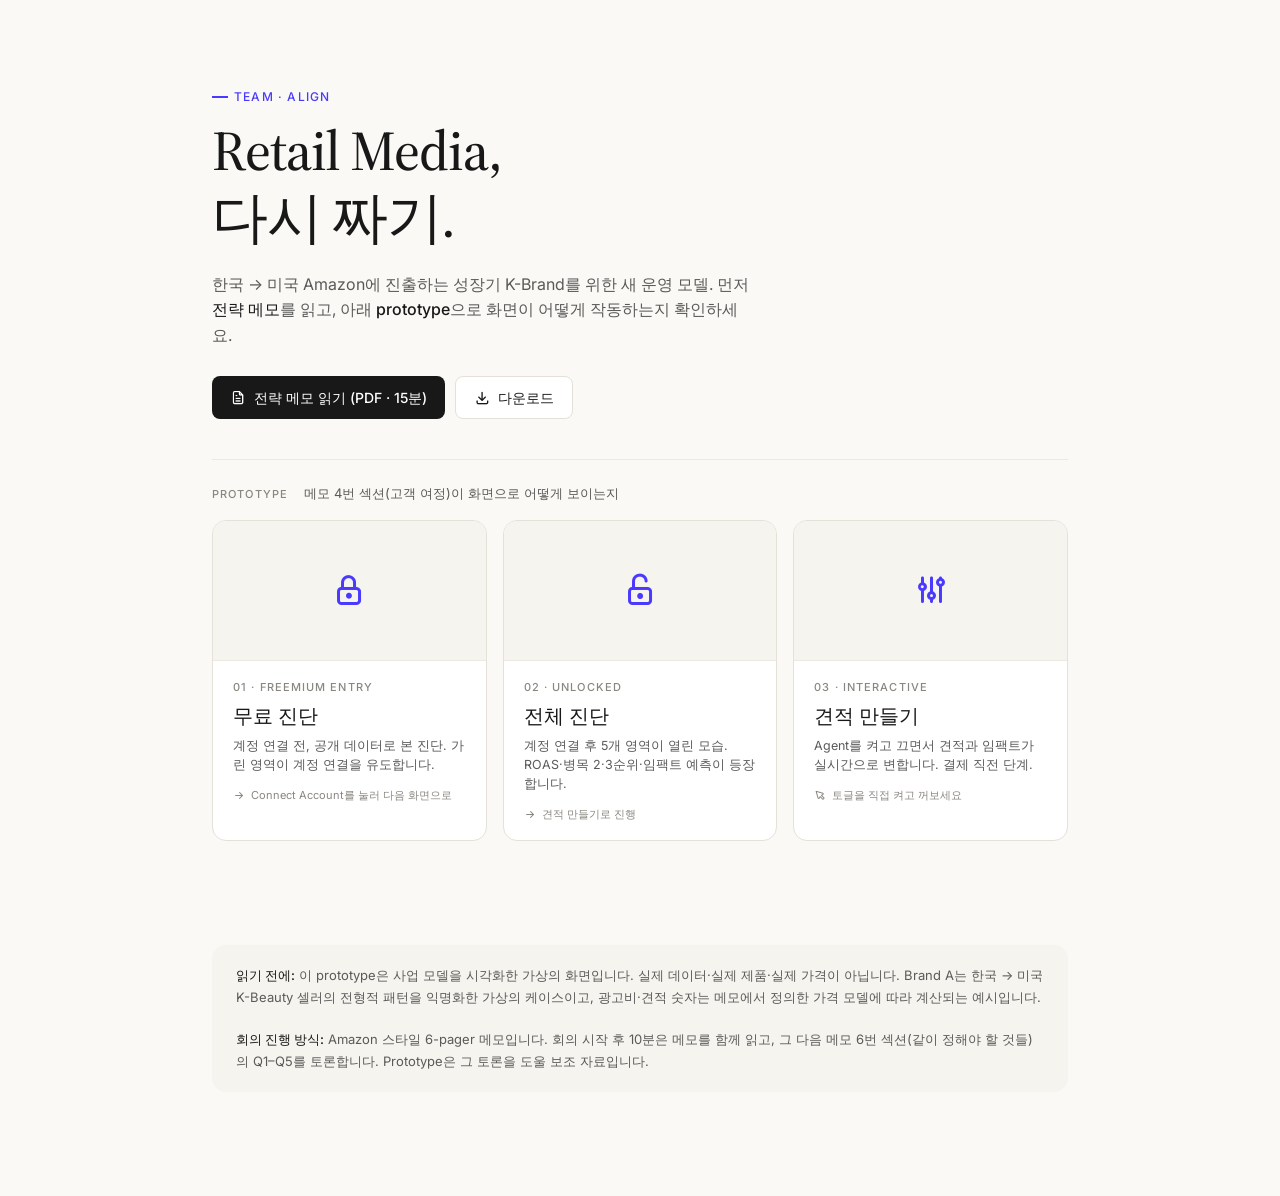
==== index.html @ a39a1ae8 "Update landing page to memo-first design" ====
<!DOCTYPE html>
<html lang="ko">
<head>
<meta charset="UTF-8">
<meta name="viewport" content="width=device-width, initial-scale=1.0">
<title>Strategy Prototype · Team Align</title>
<link rel="stylesheet" href="styles.css">
<link rel="stylesheet" href="vendor/tabler/tabler-icons.min.css">
<style>
  .hero {
    max-width: 920px;
    margin: 0 auto;
    padding: 80px 32px 40px;
  }
  .hero .tag {
    display: inline-flex; align-items: center; gap: 6px;
    font-size: 12px; letter-spacing: 0.1em;
    color: var(--color-text-info); font-weight: 500;
    margin-bottom: 16px;
  }
  .hero h1 {
    font-family: var(--font-serif);
    font-size: 56px;
    font-weight: 500;
    line-height: 1.05;
    letter-spacing: -0.02em;
    margin: 0 0 8px;
  }
  .hero h1 .italic { font-style: italic; color: var(--color-text-info); }
  .hero p {
    font-size: 16px;
    color: var(--color-text-secondary);
    line-height: 1.6;
    max-width: 540px;
    margin: 24px 0 0;
  }

  .screens {
    max-width: 920px;
    margin: 0 auto;
    padding: 0 32px 80px;
    display: grid;
    grid-template-columns: 1fr 1fr 1fr;
    gap: 16px;
  }
  .screen-card {
    display: block;
    text-decoration: none;
    color: inherit;
    background: var(--color-background-primary);
    border: 0.5px solid var(--color-border-secondary);
    border-radius: var(--border-radius-lg);
    overflow: hidden;
    transition: all 0.2s ease;
  }
  .screen-card:hover {
    box-shadow: 0 8px 24px rgba(0,0,0,0.08);
    transform: translateY(-2px);
  }
  .screen-card .visual {
    height: 140px;
    background: var(--color-background-secondary);
    display: flex; align-items: center; justify-content: center;
    border-bottom: 0.5px solid var(--color-border-tertiary);
  }
  .screen-card .visual i { font-size: 36px; color: var(--color-text-info); }
  .screen-card .body { padding: 18px 20px; }
  .screen-card .num {
    font-size: 11px;
    letter-spacing: 0.1em;
    color: var(--color-text-tertiary);
    font-weight: 500;
    margin: 0 0 6px;
  }
  .screen-card .title {
    font-family: var(--font-serif);
    font-size: 20px;
    font-weight: 500;
    margin: 0 0 6px;
    color: var(--color-text-primary);
  }
  .screen-card .desc {
    font-size: 12.5px;
    color: var(--color-text-secondary);
    line-height: 1.5;
    margin: 0 0 12px;
  }
  .screen-card .meta {
    font-size: 11px;
    color: var(--color-text-tertiary);
    display: flex;
    align-items: center;
    gap: 6px;
  }

  .note {
    max-width: 920px;
    margin: 0 auto 80px;
    padding: 24px 32px;
  }
  .note .box {
    background: var(--color-background-secondary);
    border-radius: var(--border-radius-lg);
    padding: 20px 24px;
    font-size: 13px;
    color: var(--color-text-secondary);
    line-height: 1.65;
  }
  .note .box strong { color: var(--color-text-primary); font-weight: 500; }

  @media (max-width: 720px) {
    .screens { grid-template-columns: 1fr; }
    .hero h1 { font-size: 40px; }
  }
</style>
</head>
<body>

<section class="hero">
  <div class="tag">
    <span style="display: inline-block; width: 16px; height: 2px; background: var(--color-text-info);"></span>
    TEAM · ALIGN
  </div>
  <h1>Retail Media,</h1>
  <h1 class="italic">다시 짜기.</h1>
  <p>
    한국 → 미국 Amazon에 진출하는 성장기 K-Brand를 위한 새 운영 모델. 먼저 <strong style="color: var(--color-text-primary); font-weight: 500;">전략 메모</strong>를 읽고, 아래 <strong style="color: var(--color-text-primary); font-weight: 500;">prototype</strong>으로 화면이 어떻게 작동하는지 확인하세요.
  </p>

  <div style="display: flex; gap: 10px; margin-top: 28px; flex-wrap: wrap;">
    <a href="Strategy_Memo.pdf" target="_blank" style="display: inline-flex; align-items: center; gap: 8px; font-size: 14px; text-decoration: none; color: var(--color-background-primary); padding: 10px 18px; background: var(--color-text-primary); border-radius: var(--border-radius-md); font-weight: 500;">
      <i class="ti ti-file-text" style="font-size: 16px;" aria-hidden="true"></i>
      전략 메모 읽기 (PDF · 15분)
    </a>
    <a href="Strategy_Memo.pdf" download style="display: inline-flex; align-items: center; gap: 8px; font-size: 14px; text-decoration: none; color: var(--color-text-primary); padding: 10px 18px; background: var(--color-background-primary); border: 0.5px solid var(--color-border-secondary); border-radius: var(--border-radius-md);">
      <i class="ti ti-download" style="font-size: 16px;" aria-hidden="true"></i>
      다운로드
    </a>
  </div>
</section>

<section class="screens-header" style="max-width: 920px; margin: 0 auto; padding: 0 32px 16px;">
  <div style="display: flex; align-items: baseline; gap: 16px; padding-top: 24px; border-top: 0.5px solid var(--color-border-tertiary);">
    <span style="font-size: 11px; letter-spacing: 0.1em; color: var(--color-text-tertiary); font-weight: 500;">PROTOTYPE</span>
    <span style="font-size: 13px; color: var(--color-text-secondary);">메모 4번 섹션(고객 여정)이 화면으로 어떻게 보이는지</span>
  </div>
</section>

<section class="screens">
  <a class="screen-card" href="screens/screen-1-free.html">
    <div class="visual"><i class="ti ti-lock" aria-hidden="true"></i></div>
    <div class="body">
      <div class="num">01 · FREEMIUM ENTRY</div>
      <div class="title">무료 진단</div>
      <div class="desc">계정 연결 전, 공개 데이터로 본 진단. 가린 영역이 계정 연결을 유도합니다.</div>
      <div class="meta">
        <i class="ti ti-arrow-right" style="font-size: 12px;" aria-hidden="true"></i>
        Connect Account를 눌러 다음 화면으로
      </div>
    </div>
  </a>

  <a class="screen-card" href="screens/screen-2-connected.html">
    <div class="visual"><i class="ti ti-lock-open" aria-hidden="true"></i></div>
    <div class="body">
      <div class="num">02 · UNLOCKED</div>
      <div class="title">전체 진단</div>
      <div class="desc">계정 연결 후 5개 영역이 열린 모습. ROAS·병목 2·3순위·임팩트 예측이 등장합니다.</div>
      <div class="meta">
        <i class="ti ti-arrow-right" style="font-size: 12px;" aria-hidden="true"></i>
        견적 만들기로 진행
      </div>
    </div>
  </a>

  <a class="screen-card" href="screens/screen-3-quote.html">
    <div class="visual"><i class="ti ti-adjustments" aria-hidden="true"></i></div>
    <div class="body">
      <div class="num">03 · INTERACTIVE</div>
      <div class="title">견적 만들기</div>
      <div class="desc">Agent를 켜고 끄면서 견적과 임팩트가 실시간으로 변합니다. 결제 직전 단계.</div>
      <div class="meta">
        <i class="ti ti-pointer" style="font-size: 12px;" aria-hidden="true"></i>
        토글을 직접 켜고 꺼보세요
      </div>
    </div>
  </a>
</section>

<section class="note">
  <div class="box">
    <strong>읽기 전에:</strong> 이 prototype은 사업 모델을 시각화한 가상의 화면입니다. 실제 데이터·실제 제품·실제 가격이 아닙니다. Brand A는 한국 → 미국 K-Beauty 셀러의 전형적 패턴을 익명화한 가상의 케이스이고, 광고비·견적 숫자는 메모에서 정의한 가격 모델에 따라 계산되는 예시입니다.
    <br><br>
    <strong>회의 진행 방식:</strong> Amazon 스타일 6-pager 메모입니다. 회의 시작 후 10분은 메모를 함께 읽고, 그 다음 메모 6번 섹션(같이 정해야 할 것들)의 Q1–Q5를 토론합니다. Prototype은 그 토론을 도울 보조 자료입니다.
  </div>
</section>

</body>
</html>
---- styles.css ----
/* ============================================================
   PulseAd Strategy Prototype — Design Tokens & Base Styles
   Recreates claude.ai-style design system for standalone use.
   ============================================================ */

@import url('https://fonts.googleapis.com/css2?family=Inter:wght@400;500;600&family=Source+Serif+4:ital,wght@0,400;0,500;1,400&family=JetBrains+Mono:wght@400;500&display=swap');

:root {
  /* Backgrounds */
  --color-background-primary: #ffffff;
  --color-background-secondary: #f5f4ee;
  --color-background-tertiary: #ebe9e0;
  --color-background-info: #ebebff;

  /* Text */
  --color-text-primary: #181818;
  --color-text-secondary: #5a5a5a;
  --color-text-tertiary: #8a8780;
  --color-text-info: #4a3aff;

  /* Borders */
  --color-border-primary: #d4d2c8;
  --color-border-secondary: #e3e1d8;
  --color-border-tertiary: #ebe9e0;
  --color-border-info: #4a3aff;

  /* Radii */
  --border-radius-sm: 4px;
  --border-radius-md: 8px;
  --border-radius-lg: 14px;
  --border-radius-xl: 20px;

  /* Type */
  --font-sans: 'Inter', system-ui, -apple-system, sans-serif;
  --font-serif: 'Source Serif 4', Georgia, serif;
  --font-mono: 'JetBrains Mono', ui-monospace, monospace;
}

* { box-sizing: border-box; }
html, body { margin: 0; padding: 0; }
body {
  font-family: var(--font-sans);
  color: var(--color-text-primary);
  background: #faf9f5;
  line-height: 1.5;
  -webkit-font-smoothing: antialiased;
  -moz-osx-font-smoothing: grayscale;
}

h1, h2, h3, h4, h5, h6, p { margin: 0; }

button {
  font-family: var(--font-sans);
  background: var(--color-text-primary);
  color: var(--color-background-primary);
  border: none;
  border-radius: var(--border-radius-md);
  padding: 8px 16px;
  font-size: 13px;
  font-weight: 500;
  cursor: pointer;
  transition: opacity 0.15s ease;
}
button:hover { opacity: 0.88; }

code { font-family: var(--font-mono); }

.sr-only {
  position: absolute;
  width: 1px; height: 1px;
  padding: 0; margin: -1px;
  overflow: hidden; clip: rect(0,0,0,0);
  white-space: nowrap; border: 0;
}

/* Tabler icons base — when used inline */
.ti { display: inline-block; vertical-align: middle; font-style: normal; }

/* Color variants — claude.ai semantic color groups */
.c-purple {
  background: linear-gradient(135deg, #E6E2FB 0%, #D4CEF5 100%);
}
.c-teal {
  background: linear-gradient(135deg, #D4EEEA 0%, #BFE3DC 100%);
}
.c-coral {
  background: linear-gradient(135deg, #FBDBD0 0%, #F7C5B2 100%);
}

/* Container for prototype canvas */
.canvas {
  max-width: 920px;
  margin: 0 auto;
  padding: 24px 32px;
  background: var(--color-background-primary);
  border: 0.5px solid var(--color-border-secondary);
  border-radius: var(--border-radius-xl);
  box-shadow: 0 2px 16px rgba(0,0,0,0.04);
}

/* Top header for each prototype page */
.proto-header {
  max-width: 920px;
  margin: 32px auto 16px;
  padding: 0 32px;
  display: flex;
  align-items: center;
  justify-content: space-between;
  font-family: var(--font-sans);
}
.proto-header .crumb {
  display: flex;
  align-items: center;
  gap: 6px;
  font-size: 12px;
  color: var(--color-text-tertiary);
}
.proto-header .crumb .dot {
  display: inline-block;
  width: 4px;
  height: 4px;
  border-radius: 50%;
  background: var(--color-text-tertiary);
}
.proto-header .crumb .current {
  color: var(--color-text-primary);
  font-weight: 500;
}
.proto-header .nav {
  display: flex;
  gap: 8px;
}
.proto-header .nav a {
  font-size: 12px;
  padding: 5px 12px;
  text-decoration: none;
  color: var(--color-text-secondary);
  border: 0.5px solid var(--color-border-secondary);
  border-radius: var(--border-radius-md);
  background: var(--color-background-primary);
}
.proto-header .nav a:hover {
  background: var(--color-background-secondary);
}
.proto-header .nav a.active {
  background: var(--color-text-primary);
  color: var(--color-background-primary);
  border-color: var(--color-text-primary);
}

/* Footer */
.proto-footer {
  max-width: 920px;
  margin: 32px auto;
  padding: 0 32px;
  font-size: 11px;
  color: var(--color-text-tertiary);
  text-align: center;
  line-height: 1.6;
}
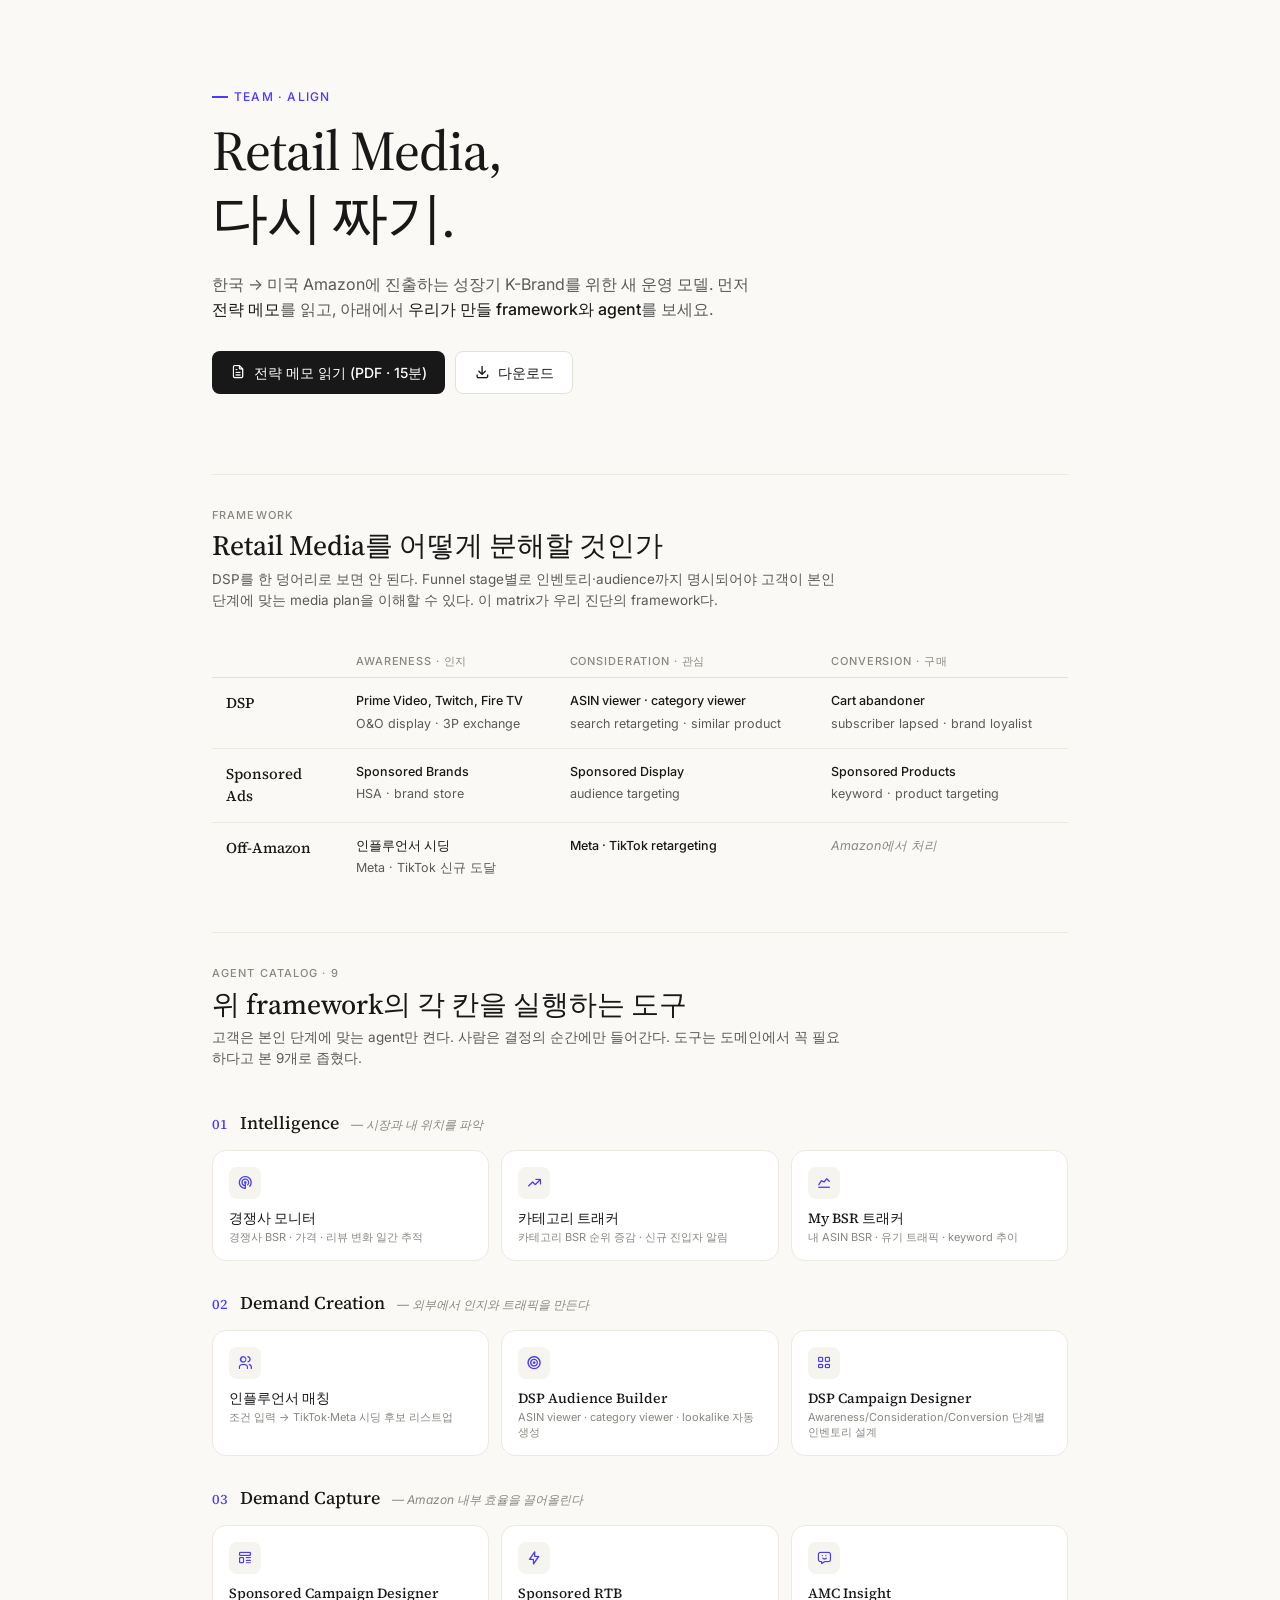
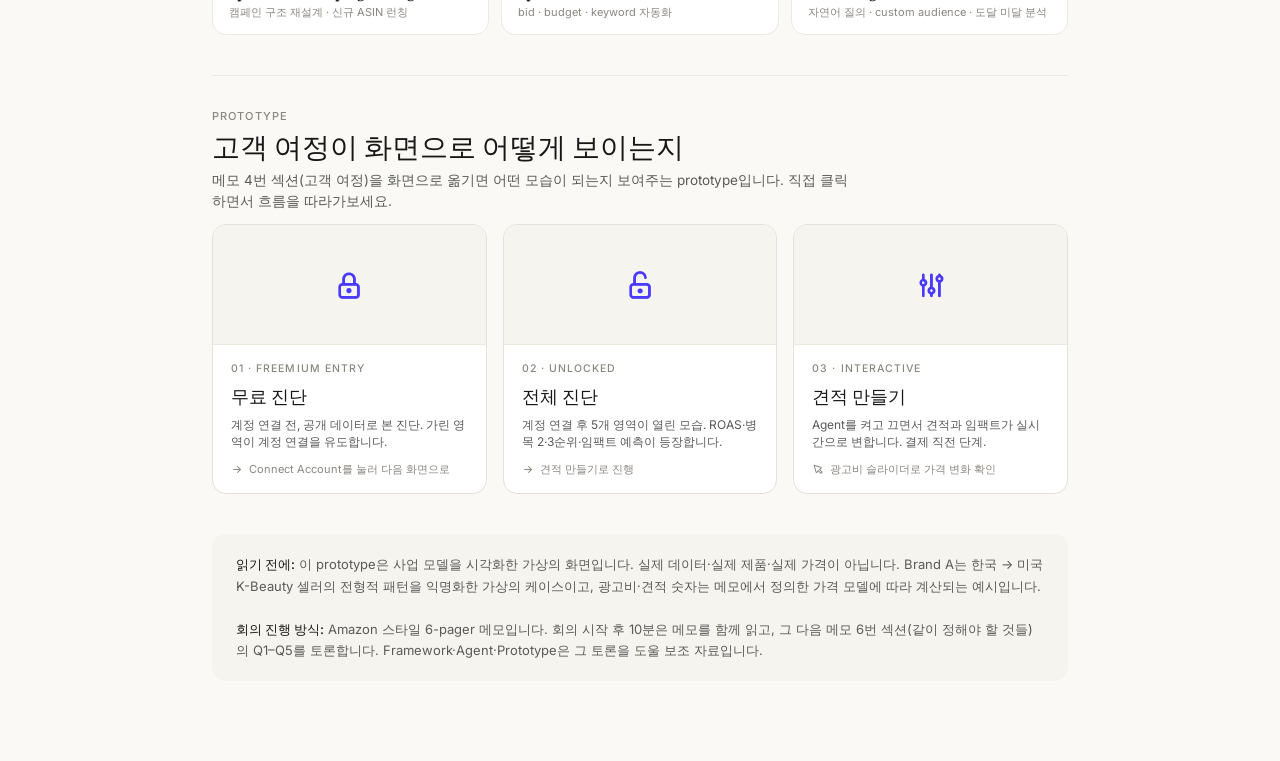
==== commit 1ca67501: "Add funnel matrix + 9 agent catalog to landing, update memo" ====
--- a/index.html
+++ b/index.html
@@ -4,6 +4,7 @@
 <meta charset="UTF-8">
 <meta name="viewport" content="width=device-width, initial-scale=1.0">
 <title>Strategy Prototype · Team Align</title>
+<meta name="robots" content="noindex, nofollow">
 <link rel="stylesheet" href="styles.css">
 <link rel="stylesheet" href="vendor/tabler/tabler-icons.min.css">
 <style>
@@ -35,10 +36,156 @@
     margin: 24px 0 0;
   }
 
+  .section-title {
+    max-width: 920px;
+    margin: 0 auto;
+    padding: 40px 32px 12px;
+  }
+  .section-title .eyebrow {
+    font-size: 11px;
+    letter-spacing: 0.1em;
+    color: var(--color-text-tertiary);
+    font-weight: 500;
+    margin: 0 0 6px;
+  }
+  .section-title h2 {
+    font-family: var(--font-serif);
+    font-size: 28px;
+    font-weight: 500;
+    line-height: 1.2;
+    margin: 0 0 6px;
+    color: var(--color-text-primary);
+  }
+  .section-title p {
+    font-size: 13.5px;
+    color: var(--color-text-secondary);
+    line-height: 1.55;
+    margin: 0;
+    max-width: 640px;
+  }
+
+  /* Funnel Matrix */
+  .matrix-wrap {
+    max-width: 920px;
+    margin: 0 auto;
+    padding: 8px 32px 0;
+  }
+  .matrix {
+    width: 100%;
+    border-collapse: collapse;
+    margin: 8px 0 0;
+    font-size: 12.5px;
+  }
+  .matrix th, .matrix td {
+    text-align: left;
+    vertical-align: top;
+    padding: 14px 14px;
+    border-bottom: 0.5px solid var(--color-border-tertiary);
+    line-height: 1.5;
+  }
+  .matrix thead th {
+    font-size: 11px;
+    letter-spacing: 0.08em;
+    color: var(--color-text-tertiary);
+    font-weight: 500;
+    border-bottom: 1px solid var(--color-border-secondary);
+    padding-bottom: 8px;
+  }
+  .matrix tbody th {
+    width: 130px;
+    font-family: var(--font-serif);
+    font-size: 15px;
+    font-weight: 500;
+    color: var(--color-text-primary);
+  }
+  .matrix tbody td {
+    color: var(--color-text-secondary);
+  }
+  .matrix .stage-title {
+    display: block;
+    color: var(--color-text-primary);
+    font-weight: 500;
+    margin: 0 0 4px;
+  }
+  .matrix tbody tr:last-child th,
+  .matrix tbody tr:last-child td { border-bottom: none; }
+
+  /* Agent Grid */
+  .agent-section {
+    max-width: 920px;
+    margin: 0 auto;
+    padding: 0 32px 0;
+  }
+  .agent-group {
+    margin-top: 28px;
+  }
+  .agent-group-head {
+    display: flex; align-items: baseline; gap: 12px;
+    margin: 0 0 14px;
+  }
+  .agent-group-head .num {
+    font-family: var(--font-serif);
+    font-size: 14px;
+    color: var(--color-text-info);
+    font-weight: 500;
+  }
+  .agent-group-head .title {
+    font-family: var(--font-serif);
+    font-size: 18px;
+    color: var(--color-text-primary);
+    font-weight: 500;
+  }
+  .agent-group-head .sub {
+    font-size: 12px;
+    color: var(--color-text-tertiary);
+    font-style: italic;
+  }
+  .agent-grid {
+    display: grid;
+    grid-template-columns: 1fr 1fr 1fr;
+    gap: 12px;
+  }
+  .agent {
+    background: var(--color-background-primary);
+    border: 0.5px solid var(--color-border-tertiary);
+    border-radius: var(--border-radius-lg);
+    padding: 16px 16px 14px;
+    transition: all 0.2s ease;
+  }
+  .agent:hover {
+    border-color: var(--color-border-info);
+    background: var(--color-background-info);
+  }
+  .agent .icon-wrap {
+    width: 32px; height: 32px;
+    border-radius: 8px;
+    background: var(--color-background-secondary);
+    display: flex; align-items: center; justify-content: center;
+    margin-bottom: 10px;
+  }
+  .agent .icon-wrap i {
+    font-size: 16px;
+    color: var(--color-text-info);
+  }
+  .agent .name {
+    font-family: var(--font-serif);
+    font-size: 14px;
+    font-weight: 500;
+    color: var(--color-text-primary);
+    margin: 0 0 3px;
+    line-height: 1.3;
+  }
+  .agent .sub {
+    font-size: 11px;
+    color: var(--color-text-tertiary);
+    line-height: 1.4;
+  }
+
+  /* Prototype screens (existing) */
   .screens {
     max-width: 920px;
     margin: 0 auto;
-    padding: 0 32px 80px;
+    padding: 0 32px 0;
     display: grid;
     grid-template-columns: 1fr 1fr 1fr;
     gap: 16px;
@@ -58,15 +205,15 @@
     transform: translateY(-2px);
   }
   .screen-card .visual {
-    height: 140px;
+    height: 120px;
     background: var(--color-background-secondary);
     display: flex; align-items: center; justify-content: center;
     border-bottom: 0.5px solid var(--color-border-tertiary);
   }
-  .screen-card .visual i { font-size: 36px; color: var(--color-text-info); }
-  .screen-card .body { padding: 18px 20px; }
+  .screen-card .visual i { font-size: 32px; color: var(--color-text-info); }
+  .screen-card .body { padding: 16px 18px; }
   .screen-card .num {
-    font-size: 11px;
+    font-size: 10.5px;
     letter-spacing: 0.1em;
     color: var(--color-text-tertiary);
     font-weight: 500;
@@ -74,16 +221,16 @@
   }
   .screen-card .title {
     font-family: var(--font-serif);
-    font-size: 20px;
+    font-size: 18px;
     font-weight: 500;
     margin: 0 0 6px;
     color: var(--color-text-primary);
   }
   .screen-card .desc {
-    font-size: 12.5px;
+    font-size: 12px;
     color: var(--color-text-secondary);
-    line-height: 1.5;
-    margin: 0 0 12px;
+    line-height: 1.45;
+    margin: 0 0 10px;
   }
   .screen-card .meta {
     font-size: 11px;
@@ -95,8 +242,8 @@
 
   .note {
     max-width: 920px;
-    margin: 0 auto 80px;
-    padding: 24px 32px;
+    margin: 40px auto 80px;
+    padding: 0 32px;
   }
   .note .box {
     background: var(--color-background-secondary);
@@ -109,8 +256,10 @@
   .note .box strong { color: var(--color-text-primary); font-weight: 500; }
 
   @media (max-width: 720px) {
-    .screens { grid-template-columns: 1fr; }
+    .screens, .agent-grid { grid-template-columns: 1fr; }
     .hero h1 { font-size: 40px; }
+    .matrix tbody th { width: 100px; font-size: 13px; }
+    .matrix th, .matrix td { padding: 10px 8px; font-size: 11.5px; }
   }
 </style>
 </head>
@@ -124,7 +273,7 @@
   <h1>Retail Media,</h1>
   <h1 class="italic">다시 짜기.</h1>
   <p>
-    한국 → 미국 Amazon에 진출하는 성장기 K-Brand를 위한 새 운영 모델. 먼저 <strong style="color: var(--color-text-primary); font-weight: 500;">전략 메모</strong>를 읽고, 아래 <strong style="color: var(--color-text-primary); font-weight: 500;">prototype</strong>으로 화면이 어떻게 작동하는지 확인하세요.
+    한국 → 미국 Amazon에 진출하는 성장기 K-Brand를 위한 새 운영 모델. 먼저 <strong style="color: var(--color-text-primary); font-weight: 500;">전략 메모</strong>를 읽고, 아래에서 <strong style="color: var(--color-text-primary); font-weight: 500;">우리가 만들 framework와 agent</strong>를 보세요.
   </p>
 
   <div style="display: flex; gap: 10px; margin-top: 28px; flex-wrap: wrap;">
@@ -139,11 +288,141 @@
   </div>
 </section>
 
-<section class="screens-header" style="max-width: 920px; margin: 0 auto; padding: 0 32px 16px;">
-  <div style="display: flex; align-items: baseline; gap: 16px; padding-top: 24px; border-top: 0.5px solid var(--color-border-tertiary);">
-    <span style="font-size: 11px; letter-spacing: 0.1em; color: var(--color-text-tertiary); font-weight: 500;">PROTOTYPE</span>
-    <span style="font-size: 13px; color: var(--color-text-secondary);">메모 4번 섹션(고객 여정)이 화면으로 어떻게 보이는지</span>
-  </div>
+<!-- FUNNEL MATRIX -->
+<section class="section-title">
+  <div style="padding-top: 32px; border-top: 0.5px solid var(--color-border-tertiary);"></div>
+  <div class="eyebrow">FRAMEWORK</div>
+  <h2>Retail Media를 어떻게 분해할 것인가</h2>
+  <p>DSP를 한 덩어리로 보면 안 된다. Funnel stage별로 인벤토리·audience까지 명시되어야 고객이 본인 단계에 맞는 media plan을 이해할 수 있다. 이 matrix가 우리 진단의 framework다.</p>
+</section>
+
+<section class="matrix-wrap">
+  <table class="matrix">
+    <thead>
+      <tr>
+        <th></th>
+        <th>AWARENESS · 인지</th>
+        <th>CONSIDERATION · 관심</th>
+        <th>CONVERSION · 구매</th>
+      </tr>
+    </thead>
+    <tbody>
+      <tr>
+        <th>DSP</th>
+        <td><span class="stage-title">Prime Video, Twitch, Fire TV</span>O&O display · 3P exchange</td>
+        <td><span class="stage-title">ASIN viewer · category viewer</span>search retargeting · similar product</td>
+        <td><span class="stage-title">Cart abandoner</span>subscriber lapsed · brand loyalist</td>
+      </tr>
+      <tr>
+        <th>Sponsored Ads</th>
+        <td><span class="stage-title">Sponsored Brands</span>HSA · brand store</td>
+        <td><span class="stage-title">Sponsored Display</span>audience targeting</td>
+        <td><span class="stage-title">Sponsored Products</span>keyword · product targeting</td>
+      </tr>
+      <tr>
+        <th>Off-Amazon</th>
+        <td><span class="stage-title">인플루언서 시딩</span>Meta · TikTok 신규 도달</td>
+        <td><span class="stage-title">Meta · TikTok retargeting</span></td>
+        <td style="color: var(--color-text-tertiary); font-style: italic;">Amazon에서 처리</td>
+      </tr>
+    </tbody>
+  </table>
+</section>
+
+<!-- AGENT CATALOG -->
+<section class="section-title">
+  <div style="padding-top: 32px; border-top: 0.5px solid var(--color-border-tertiary);"></div>
+  <div class="eyebrow">AGENT CATALOG · 9</div>
+  <h2>위 framework의 각 칸을 실행하는 도구</h2>
+  <p>고객은 본인 단계에 맞는 agent만 켠다. 사람은 결정의 순간에만 들어간다. 도구는 도메인에서 꼭 필요하다고 본 9개로 좁혔다.</p>
+</section>
+
+<section class="agent-section">
+  <!-- Group 1 -->
+  <div class="agent-group">
+    <div class="agent-group-head">
+      <span class="num">01</span>
+      <span class="title">Intelligence</span>
+      <span class="sub">— 시장과 내 위치를 파악</span>
+    </div>
+    <div class="agent-grid">
+      <div class="agent">
+        <div class="icon-wrap"><i class="ti ti-radar-2" aria-hidden="true"></i></div>
+        <div class="name">경쟁사 모니터</div>
+        <div class="sub">경쟁사 BSR · 가격 · 리뷰 변화 일간 추적</div>
+      </div>
+      <div class="agent">
+        <div class="icon-wrap"><i class="ti ti-trending-up" aria-hidden="true"></i></div>
+        <div class="name">카테고리 트래커</div>
+        <div class="sub">카테고리 BSR 순위 증감 · 신규 진입자 알림</div>
+      </div>
+      <div class="agent">
+        <div class="icon-wrap"><i class="ti ti-chart-line" aria-hidden="true"></i></div>
+        <div class="name">My BSR 트래커</div>
+        <div class="sub">내 ASIN BSR · 유기 트래픽 · keyword 추이</div>
+      </div>
+    </div>
+  </div>
+
+  <!-- Group 2 -->
+  <div class="agent-group">
+    <div class="agent-group-head">
+      <span class="num">02</span>
+      <span class="title">Demand Creation</span>
+      <span class="sub">— 외부에서 인지와 트래픽을 만든다</span>
+    </div>
+    <div class="agent-grid">
+      <div class="agent">
+        <div class="icon-wrap"><i class="ti ti-users" aria-hidden="true"></i></div>
+        <div class="name">인플루언서 매칭</div>
+        <div class="sub">조건 입력 → TikTok·Meta 시딩 후보 리스트업</div>
+      </div>
+      <div class="agent">
+        <div class="icon-wrap"><i class="ti ti-target" aria-hidden="true"></i></div>
+        <div class="name">DSP Audience Builder</div>
+        <div class="sub">ASIN viewer · category viewer · lookalike 자동 생성</div>
+      </div>
+      <div class="agent">
+        <div class="icon-wrap"><i class="ti ti-layout-grid" aria-hidden="true"></i></div>
+        <div class="name">DSP Campaign Designer</div>
+        <div class="sub">Awareness/Consideration/Conversion 단계별 인벤토리 설계</div>
+      </div>
+    </div>
+  </div>
+
+  <!-- Group 3 -->
+  <div class="agent-group">
+    <div class="agent-group-head">
+      <span class="num">03</span>
+      <span class="title">Demand Capture</span>
+      <span class="sub">— Amazon 내부 효율을 끌어올린다</span>
+    </div>
+    <div class="agent-grid">
+      <div class="agent">
+        <div class="icon-wrap"><i class="ti ti-template" aria-hidden="true"></i></div>
+        <div class="name">Sponsored Campaign Designer</div>
+        <div class="sub">캠페인 구조 재설계 · 신규 ASIN 런칭</div>
+      </div>
+      <div class="agent">
+        <div class="icon-wrap"><i class="ti ti-bolt" aria-hidden="true"></i></div>
+        <div class="name">Sponsored RTB</div>
+        <div class="sub">bid · budget · keyword 자동화</div>
+      </div>
+      <div class="agent">
+        <div class="icon-wrap"><i class="ti ti-message-chatbot" aria-hidden="true"></i></div>
+        <div class="name">AMC Insight</div>
+        <div class="sub">자연어 질의 · custom audience · 도달 미달 분석</div>
+      </div>
+    </div>
+  </div>
+</section>
+
+<!-- PROTOTYPE -->
+<section class="section-title">
+  <div style="padding-top: 32px; border-top: 0.5px solid var(--color-border-tertiary);"></div>
+  <div class="eyebrow">PROTOTYPE</div>
+  <h2>고객 여정이 화면으로 어떻게 보이는지</h2>
+  <p>메모 4번 섹션(고객 여정)을 화면으로 옮기면 어떤 모습이 되는지 보여주는 prototype입니다. 직접 클릭하면서 흐름을 따라가보세요.</p>
 </section>
 
 <section class="screens">
@@ -181,7 +460,7 @@
       <div class="desc">Agent를 켜고 끄면서 견적과 임팩트가 실시간으로 변합니다. 결제 직전 단계.</div>
       <div class="meta">
         <i class="ti ti-pointer" style="font-size: 12px;" aria-hidden="true"></i>
-        토글을 직접 켜고 꺼보세요
+        광고비 슬라이더로 가격 변화 확인
       </div>
     </div>
   </a>
@@ -191,7 +470,7 @@
   <div class="box">
     <strong>읽기 전에:</strong> 이 prototype은 사업 모델을 시각화한 가상의 화면입니다. 실제 데이터·실제 제품·실제 가격이 아닙니다. Brand A는 한국 → 미국 K-Beauty 셀러의 전형적 패턴을 익명화한 가상의 케이스이고, 광고비·견적 숫자는 메모에서 정의한 가격 모델에 따라 계산되는 예시입니다.
     <br><br>
-    <strong>회의 진행 방식:</strong> Amazon 스타일 6-pager 메모입니다. 회의 시작 후 10분은 메모를 함께 읽고, 그 다음 메모 6번 섹션(같이 정해야 할 것들)의 Q1–Q5를 토론합니다. Prototype은 그 토론을 도울 보조 자료입니다.
+    <strong>회의 진행 방식:</strong> Amazon 스타일 6-pager 메모입니다. 회의 시작 후 10분은 메모를 함께 읽고, 그 다음 메모 6번 섹션(같이 정해야 할 것들)의 Q1–Q5를 토론합니다. Framework·Agent·Prototype은 그 토론을 도울 보조 자료입니다.
   </div>
 </section>
 
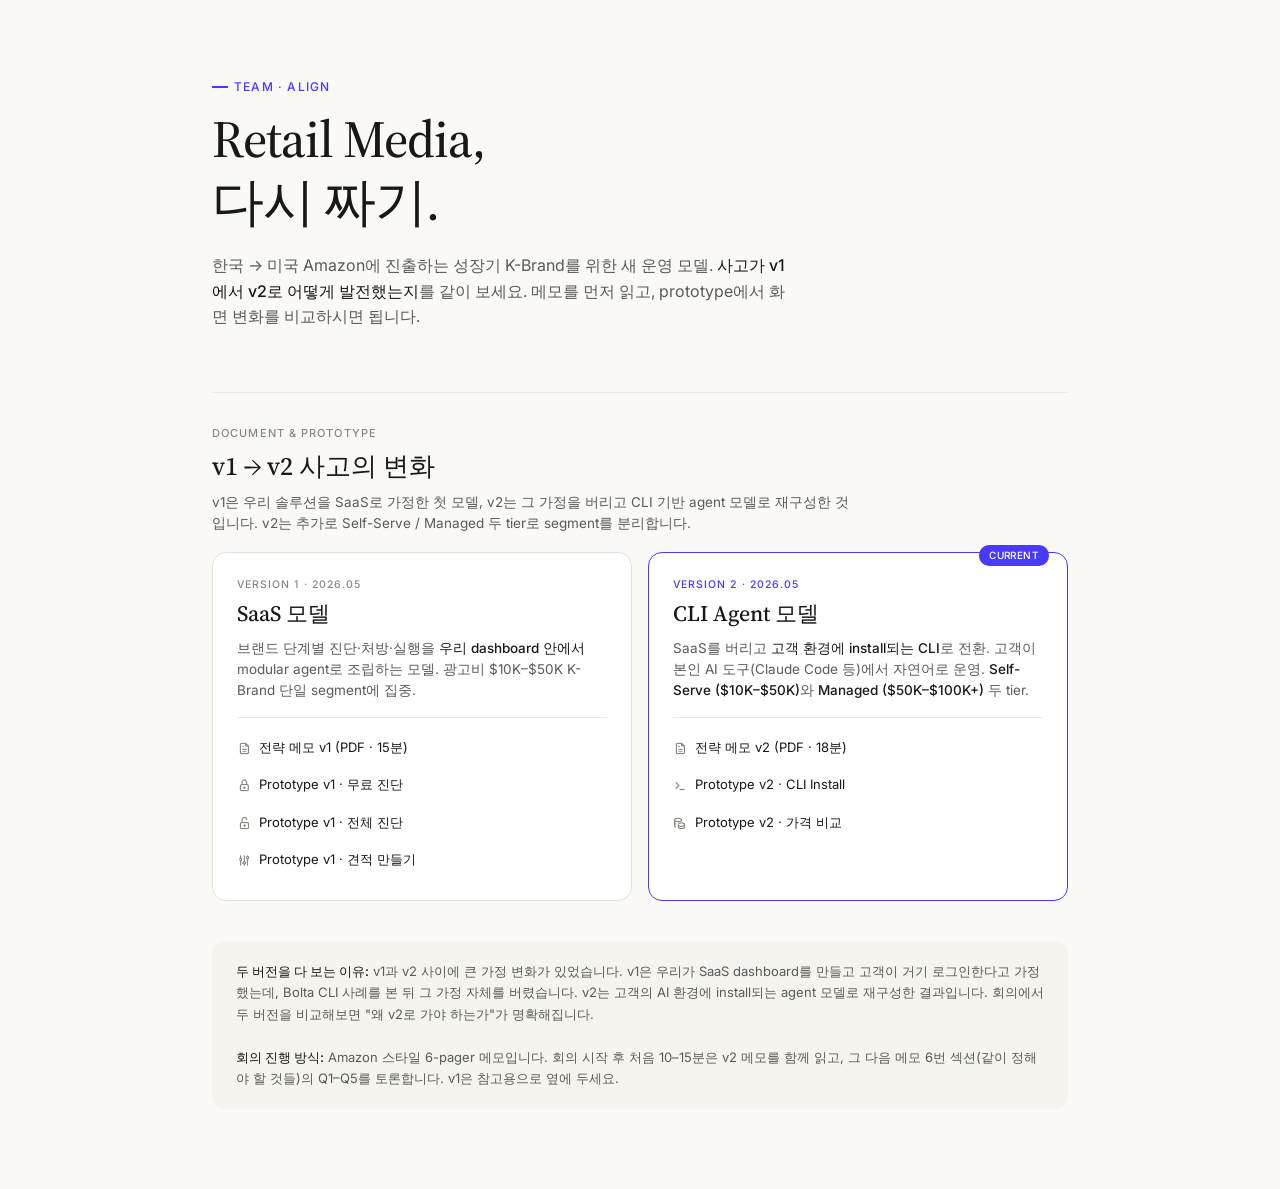
==== commit 6e4f8d9e: "Split into v1/v2 — add CLI agent model in v2" ====
--- a/index.html
+++ b/index.html
@@ -11,7 +11,7 @@
   .hero {
     max-width: 920px;
     margin: 0 auto;
-    padding: 80px 32px 40px;
+    padding: 70px 32px 30px;
   }
   .hero .tag {
     display: inline-flex; align-items: center; gap: 6px;
@@ -21,7 +21,7 @@
   }
   .hero h1 {
     font-family: var(--font-serif);
-    font-size: 56px;
+    font-size: 52px;
     font-weight: 500;
     line-height: 1.05;
     letter-spacing: -0.02em;
@@ -32,31 +32,36 @@
     font-size: 16px;
     color: var(--color-text-secondary);
     line-height: 1.6;
-    max-width: 540px;
+    max-width: 580px;
     margin: 24px 0 0;
   }
 
-  .section-title {
+  /* Version cards */
+  .versions {
     max-width: 920px;
     margin: 0 auto;
-    padding: 40px 32px 12px;
-  }
-  .section-title .eyebrow {
+    padding: 32px 32px 0;
+  }
+  .versions-head {
+    padding-top: 32px;
+    border-top: 0.5px solid var(--color-border-tertiary);
+    margin-bottom: 18px;
+  }
+  .versions-head .eyebrow {
     font-size: 11px;
     letter-spacing: 0.1em;
     color: var(--color-text-tertiary);
     font-weight: 500;
     margin: 0 0 6px;
   }
-  .section-title h2 {
+  .versions-head h2 {
     font-family: var(--font-serif);
-    font-size: 28px;
-    font-weight: 500;
-    line-height: 1.2;
+    font-size: 26px;
+    font-weight: 500;
     margin: 0 0 6px;
     color: var(--color-text-primary);
   }
-  .section-title p {
+  .versions-head p {
     font-size: 13.5px;
     color: var(--color-text-secondary);
     line-height: 1.55;
@@ -64,180 +69,69 @@
     max-width: 640px;
   }
 
-  /* Funnel Matrix */
-  .matrix-wrap {
-    max-width: 920px;
-    margin: 0 auto;
-    padding: 8px 32px 0;
-  }
-  .matrix {
-    width: 100%;
-    border-collapse: collapse;
-    margin: 8px 0 0;
-    font-size: 12.5px;
-  }
-  .matrix th, .matrix td {
-    text-align: left;
-    vertical-align: top;
-    padding: 14px 14px;
-    border-bottom: 0.5px solid var(--color-border-tertiary);
-    line-height: 1.5;
-  }
-  .matrix thead th {
-    font-size: 11px;
-    letter-spacing: 0.08em;
-    color: var(--color-text-tertiary);
-    font-weight: 500;
-    border-bottom: 1px solid var(--color-border-secondary);
-    padding-bottom: 8px;
-  }
-  .matrix tbody th {
-    width: 130px;
-    font-family: var(--font-serif);
-    font-size: 15px;
-    font-weight: 500;
-    color: var(--color-text-primary);
-  }
-  .matrix tbody td {
-    color: var(--color-text-secondary);
-  }
-  .matrix .stage-title {
-    display: block;
-    color: var(--color-text-primary);
-    font-weight: 500;
-    margin: 0 0 4px;
-  }
-  .matrix tbody tr:last-child th,
-  .matrix tbody tr:last-child td { border-bottom: none; }
-
-  /* Agent Grid */
-  .agent-section {
-    max-width: 920px;
-    margin: 0 auto;
-    padding: 0 32px 0;
-  }
-  .agent-group {
-    margin-top: 28px;
-  }
-  .agent-group-head {
-    display: flex; align-items: baseline; gap: 12px;
-    margin: 0 0 14px;
-  }
-  .agent-group-head .num {
-    font-family: var(--font-serif);
-    font-size: 14px;
-    color: var(--color-text-info);
-    font-weight: 500;
-  }
-  .agent-group-head .title {
-    font-family: var(--font-serif);
-    font-size: 18px;
-    color: var(--color-text-primary);
-    font-weight: 500;
-  }
-  .agent-group-head .sub {
-    font-size: 12px;
-    color: var(--color-text-tertiary);
-    font-style: italic;
-  }
-  .agent-grid {
+  .v-grid {
     display: grid;
-    grid-template-columns: 1fr 1fr 1fr;
-    gap: 12px;
-  }
-  .agent {
-    background: var(--color-background-primary);
-    border: 0.5px solid var(--color-border-tertiary);
-    border-radius: var(--border-radius-lg);
-    padding: 16px 16px 14px;
-    transition: all 0.2s ease;
-  }
-  .agent:hover {
-    border-color: var(--color-border-info);
-    background: var(--color-background-info);
-  }
-  .agent .icon-wrap {
-    width: 32px; height: 32px;
-    border-radius: 8px;
-    background: var(--color-background-secondary);
-    display: flex; align-items: center; justify-content: center;
-    margin-bottom: 10px;
-  }
-  .agent .icon-wrap i {
-    font-size: 16px;
-    color: var(--color-text-info);
-  }
-  .agent .name {
-    font-family: var(--font-serif);
-    font-size: 14px;
-    font-weight: 500;
-    color: var(--color-text-primary);
-    margin: 0 0 3px;
-    line-height: 1.3;
-  }
-  .agent .sub {
-    font-size: 11px;
-    color: var(--color-text-tertiary);
-    line-height: 1.4;
-  }
-
-  /* Prototype screens (existing) */
-  .screens {
-    max-width: 920px;
-    margin: 0 auto;
-    padding: 0 32px 0;
-    display: grid;
-    grid-template-columns: 1fr 1fr 1fr;
+    grid-template-columns: 1fr 1fr;
     gap: 16px;
   }
-  .screen-card {
-    display: block;
-    text-decoration: none;
-    color: inherit;
+  .v-card {
     background: var(--color-background-primary);
     border: 0.5px solid var(--color-border-secondary);
     border-radius: var(--border-radius-lg);
-    overflow: hidden;
-    transition: all 0.2s ease;
-  }
-  .screen-card:hover {
-    box-shadow: 0 8px 24px rgba(0,0,0,0.08);
-    transform: translateY(-2px);
-  }
-  .screen-card .visual {
-    height: 120px;
-    background: var(--color-background-secondary);
-    display: flex; align-items: center; justify-content: center;
-    border-bottom: 0.5px solid var(--color-border-tertiary);
-  }
-  .screen-card .visual i { font-size: 32px; color: var(--color-text-info); }
-  .screen-card .body { padding: 16px 18px; }
-  .screen-card .num {
+    padding: 24px;
+    position: relative;
+  }
+  .v-card.current {
+    border-color: var(--color-text-info);
+    border-width: 1.5px;
+  }
+  .v-card .label {
     font-size: 10.5px;
     letter-spacing: 0.1em;
     color: var(--color-text-tertiary);
     font-weight: 500;
-    margin: 0 0 6px;
-  }
-  .screen-card .title {
+    margin: 0 0 4px;
+  }
+  .v-card.current .label { color: var(--color-text-info); }
+  .v-card h3 {
     font-family: var(--font-serif);
-    font-size: 18px;
-    font-weight: 500;
-    margin: 0 0 6px;
+    font-size: 22px;
+    font-weight: 500;
+    margin: 0 0 8px;
     color: var(--color-text-primary);
   }
-  .screen-card .desc {
-    font-size: 12px;
-    color: var(--color-text-secondary);
-    line-height: 1.45;
-    margin: 0 0 10px;
-  }
-  .screen-card .meta {
-    font-size: 11px;
-    color: var(--color-text-tertiary);
+  .v-card .core {
+    font-size: 13.5px;
+    color: var(--color-text-secondary);
+    line-height: 1.55;
+    margin: 0 0 16px;
+  }
+  .v-card .core strong { color: var(--color-text-primary); font-weight: 500; }
+  .v-card .links {
     display: flex;
-    align-items: center;
+    flex-direction: column;
     gap: 6px;
+    padding-top: 14px;
+    border-top: 0.5px solid var(--color-border-tertiary);
+  }
+  .v-card .links a {
+    font-size: 13px;
+    color: var(--color-text-primary);
+    text-decoration: none;
+    padding: 6px 0;
+    display: flex; align-items: center; gap: 8px;
+  }
+  .v-card .links a:hover { color: var(--color-text-info); }
+  .v-card .links a i { font-size: 14px; color: var(--color-text-tertiary); }
+  .v-card .ribbon {
+    position: absolute;
+    top: -8px; right: 18px;
+    background: var(--color-text-info);
+    color: var(--color-background-primary);
+    font-size: 10px; letter-spacing: 0.04em;
+    font-weight: 500;
+    padding: 3px 10px;
+    border-radius: 10px;
   }
 
   .note {
@@ -256,10 +150,8 @@
   .note .box strong { color: var(--color-text-primary); font-weight: 500; }
 
   @media (max-width: 720px) {
-    .screens, .agent-grid { grid-template-columns: 1fr; }
-    .hero h1 { font-size: 40px; }
-    .matrix tbody th { width: 100px; font-size: 13px; }
-    .matrix th, .matrix td { padding: 10px 8px; font-size: 11.5px; }
+    .v-grid { grid-template-columns: 1fr; }
+    .hero h1 { font-size: 38px; }
   }
 </style>
 </head>
@@ -273,204 +165,79 @@
   <h1>Retail Media,</h1>
   <h1 class="italic">다시 짜기.</h1>
   <p>
-    한국 → 미국 Amazon에 진출하는 성장기 K-Brand를 위한 새 운영 모델. 먼저 <strong style="color: var(--color-text-primary); font-weight: 500;">전략 메모</strong>를 읽고, 아래에서 <strong style="color: var(--color-text-primary); font-weight: 500;">우리가 만들 framework와 agent</strong>를 보세요.
+    한국 → 미국 Amazon에 진출하는 성장기 K-Brand를 위한 새 운영 모델. <strong style="color: var(--color-text-primary); font-weight: 500;">사고가 v1에서 v2로 어떻게 발전했는지</strong>를 같이 보세요. 메모를 먼저 읽고, prototype에서 화면 변화를 비교하시면 됩니다.
   </p>
-
-  <div style="display: flex; gap: 10px; margin-top: 28px; flex-wrap: wrap;">
-    <a href="Strategy_Memo.pdf" target="_blank" style="display: inline-flex; align-items: center; gap: 8px; font-size: 14px; text-decoration: none; color: var(--color-background-primary); padding: 10px 18px; background: var(--color-text-primary); border-radius: var(--border-radius-md); font-weight: 500;">
-      <i class="ti ti-file-text" style="font-size: 16px;" aria-hidden="true"></i>
-      전략 메모 읽기 (PDF · 15분)
-    </a>
-    <a href="Strategy_Memo.pdf" download style="display: inline-flex; align-items: center; gap: 8px; font-size: 14px; text-decoration: none; color: var(--color-text-primary); padding: 10px 18px; background: var(--color-background-primary); border: 0.5px solid var(--color-border-secondary); border-radius: var(--border-radius-md);">
-      <i class="ti ti-download" style="font-size: 16px;" aria-hidden="true"></i>
-      다운로드
-    </a>
-  </div>
 </section>
 
-<!-- FUNNEL MATRIX -->
-<section class="section-title">
-  <div style="padding-top: 32px; border-top: 0.5px solid var(--color-border-tertiary);"></div>
-  <div class="eyebrow">FRAMEWORK</div>
-  <h2>Retail Media를 어떻게 분해할 것인가</h2>
-  <p>DSP를 한 덩어리로 보면 안 된다. Funnel stage별로 인벤토리·audience까지 명시되어야 고객이 본인 단계에 맞는 media plan을 이해할 수 있다. 이 matrix가 우리 진단의 framework다.</p>
-</section>
-
-<section class="matrix-wrap">
-  <table class="matrix">
-    <thead>
-      <tr>
-        <th></th>
-        <th>AWARENESS · 인지</th>
-        <th>CONSIDERATION · 관심</th>
-        <th>CONVERSION · 구매</th>
-      </tr>
-    </thead>
-    <tbody>
-      <tr>
-        <th>DSP</th>
-        <td><span class="stage-title">Prime Video, Twitch, Fire TV</span>O&O display · 3P exchange</td>
-        <td><span class="stage-title">ASIN viewer · category viewer</span>search retargeting · similar product</td>
-        <td><span class="stage-title">Cart abandoner</span>subscriber lapsed · brand loyalist</td>
-      </tr>
-      <tr>
-        <th>Sponsored Ads</th>
-        <td><span class="stage-title">Sponsored Brands</span>HSA · brand store</td>
-        <td><span class="stage-title">Sponsored Display</span>audience targeting</td>
-        <td><span class="stage-title">Sponsored Products</span>keyword · product targeting</td>
-      </tr>
-      <tr>
-        <th>Off-Amazon</th>
-        <td><span class="stage-title">인플루언서 시딩</span>Meta · TikTok 신규 도달</td>
-        <td><span class="stage-title">Meta · TikTok retargeting</span></td>
-        <td style="color: var(--color-text-tertiary); font-style: italic;">Amazon에서 처리</td>
-      </tr>
-    </tbody>
-  </table>
-</section>
-
-<!-- AGENT CATALOG -->
-<section class="section-title">
-  <div style="padding-top: 32px; border-top: 0.5px solid var(--color-border-tertiary);"></div>
-  <div class="eyebrow">AGENT CATALOG · 9</div>
-  <h2>위 framework의 각 칸을 실행하는 도구</h2>
-  <p>고객은 본인 단계에 맞는 agent만 켠다. 사람은 결정의 순간에만 들어간다. 도구는 도메인에서 꼭 필요하다고 본 9개로 좁혔다.</p>
-</section>
-
-<section class="agent-section">
-  <!-- Group 1 -->
-  <div class="agent-group">
-    <div class="agent-group-head">
-      <span class="num">01</span>
-      <span class="title">Intelligence</span>
-      <span class="sub">— 시장과 내 위치를 파악</span>
-    </div>
-    <div class="agent-grid">
-      <div class="agent">
-        <div class="icon-wrap"><i class="ti ti-radar-2" aria-hidden="true"></i></div>
-        <div class="name">경쟁사 모니터</div>
-        <div class="sub">경쟁사 BSR · 가격 · 리뷰 변화 일간 추적</div>
-      </div>
-      <div class="agent">
-        <div class="icon-wrap"><i class="ti ti-trending-up" aria-hidden="true"></i></div>
-        <div class="name">카테고리 트래커</div>
-        <div class="sub">카테고리 BSR 순위 증감 · 신규 진입자 알림</div>
-      </div>
-      <div class="agent">
-        <div class="icon-wrap"><i class="ti ti-chart-line" aria-hidden="true"></i></div>
-        <div class="name">My BSR 트래커</div>
-        <div class="sub">내 ASIN BSR · 유기 트래픽 · keyword 추이</div>
+<!-- TWO VERSIONS -->
+<section class="versions">
+  <div class="versions-head">
+    <div class="eyebrow">DOCUMENT & PROTOTYPE</div>
+    <h2>v1 → v2 사고의 변화</h2>
+    <p>v1은 우리 솔루션을 SaaS로 가정한 첫 모델, v2는 그 가정을 버리고 CLI 기반 agent 모델로 재구성한 것입니다. v2는 추가로 Self-Serve / Managed 두 tier로 segment를 분리합니다.</p>
+  </div>
+
+  <div class="v-grid">
+
+    <!-- v1 Card -->
+    <div class="v-card">
+      <div class="label">VERSION 1 · 2026.05</div>
+      <h3>SaaS 모델</h3>
+      <p class="core">
+        브랜드 단계별 진단·처방·실행을 <strong>우리 dashboard 안에서</strong> modular agent로 조립하는 모델. 광고비 $10K–$50K K-Brand 단일 segment에 집중.
+      </p>
+      <div class="links">
+        <a href="Strategy_Memo_v1.pdf" target="_blank">
+          <i class="ti ti-file-text" aria-hidden="true"></i>
+          전략 메모 v1 (PDF · 15분)
+        </a>
+        <a href="v1/screens/screen-1-free.html">
+          <i class="ti ti-lock" aria-hidden="true"></i>
+          Prototype v1 · 무료 진단
+        </a>
+        <a href="v1/screens/screen-2-connected.html">
+          <i class="ti ti-lock-open" aria-hidden="true"></i>
+          Prototype v1 · 전체 진단
+        </a>
+        <a href="v1/screens/screen-3-quote.html">
+          <i class="ti ti-adjustments" aria-hidden="true"></i>
+          Prototype v1 · 견적 만들기
+        </a>
       </div>
     </div>
-  </div>
-
-  <!-- Group 2 -->
-  <div class="agent-group">
-    <div class="agent-group-head">
-      <span class="num">02</span>
-      <span class="title">Demand Creation</span>
-      <span class="sub">— 외부에서 인지와 트래픽을 만든다</span>
-    </div>
-    <div class="agent-grid">
-      <div class="agent">
-        <div class="icon-wrap"><i class="ti ti-users" aria-hidden="true"></i></div>
-        <div class="name">인플루언서 매칭</div>
-        <div class="sub">조건 입력 → TikTok·Meta 시딩 후보 리스트업</div>
-      </div>
-      <div class="agent">
-        <div class="icon-wrap"><i class="ti ti-target" aria-hidden="true"></i></div>
-        <div class="name">DSP Audience Builder</div>
-        <div class="sub">ASIN viewer · category viewer · lookalike 자동 생성</div>
-      </div>
-      <div class="agent">
-        <div class="icon-wrap"><i class="ti ti-layout-grid" aria-hidden="true"></i></div>
-        <div class="name">DSP Campaign Designer</div>
-        <div class="sub">Awareness/Consideration/Conversion 단계별 인벤토리 설계</div>
+
+    <!-- v2 Card -->
+    <div class="v-card current">
+      <div class="ribbon">CURRENT</div>
+      <div class="label">VERSION 2 · 2026.05</div>
+      <h3>CLI Agent 모델</h3>
+      <p class="core">
+        SaaS를 버리고 <strong>고객 환경에 install되는 CLI</strong>로 전환. 고객이 본인 AI 도구(Claude Code 등)에서 자연어로 운영. <strong>Self-Serve ($10K–$50K)</strong>와 <strong>Managed ($50K–$100K+)</strong> 두 tier.
+      </p>
+      <div class="links">
+        <a href="Strategy_Memo_v2.pdf" target="_blank">
+          <i class="ti ti-file-text" aria-hidden="true"></i>
+          전략 메모 v2 (PDF · 18분)
+        </a>
+        <a href="v2/screens/install.html">
+          <i class="ti ti-terminal" aria-hidden="true"></i>
+          Prototype v2 · CLI Install
+        </a>
+        <a href="v2/screens/pricing.html">
+          <i class="ti ti-coins" aria-hidden="true"></i>
+          Prototype v2 · 가격 비교
+        </a>
       </div>
     </div>
-  </div>
-
-  <!-- Group 3 -->
-  <div class="agent-group">
-    <div class="agent-group-head">
-      <span class="num">03</span>
-      <span class="title">Demand Capture</span>
-      <span class="sub">— Amazon 내부 효율을 끌어올린다</span>
-    </div>
-    <div class="agent-grid">
-      <div class="agent">
-        <div class="icon-wrap"><i class="ti ti-template" aria-hidden="true"></i></div>
-        <div class="name">Sponsored Campaign Designer</div>
-        <div class="sub">캠페인 구조 재설계 · 신규 ASIN 런칭</div>
-      </div>
-      <div class="agent">
-        <div class="icon-wrap"><i class="ti ti-bolt" aria-hidden="true"></i></div>
-        <div class="name">Sponsored RTB</div>
-        <div class="sub">bid · budget · keyword 자동화</div>
-      </div>
-      <div class="agent">
-        <div class="icon-wrap"><i class="ti ti-message-chatbot" aria-hidden="true"></i></div>
-        <div class="name">AMC Insight</div>
-        <div class="sub">자연어 질의 · custom audience · 도달 미달 분석</div>
-      </div>
-    </div>
-  </div>
-</section>
-
-<!-- PROTOTYPE -->
-<section class="section-title">
-  <div style="padding-top: 32px; border-top: 0.5px solid var(--color-border-tertiary);"></div>
-  <div class="eyebrow">PROTOTYPE</div>
-  <h2>고객 여정이 화면으로 어떻게 보이는지</h2>
-  <p>메모 4번 섹션(고객 여정)을 화면으로 옮기면 어떤 모습이 되는지 보여주는 prototype입니다. 직접 클릭하면서 흐름을 따라가보세요.</p>
-</section>
-
-<section class="screens">
-  <a class="screen-card" href="screens/screen-1-free.html">
-    <div class="visual"><i class="ti ti-lock" aria-hidden="true"></i></div>
-    <div class="body">
-      <div class="num">01 · FREEMIUM ENTRY</div>
-      <div class="title">무료 진단</div>
-      <div class="desc">계정 연결 전, 공개 데이터로 본 진단. 가린 영역이 계정 연결을 유도합니다.</div>
-      <div class="meta">
-        <i class="ti ti-arrow-right" style="font-size: 12px;" aria-hidden="true"></i>
-        Connect Account를 눌러 다음 화면으로
-      </div>
-    </div>
-  </a>
-
-  <a class="screen-card" href="screens/screen-2-connected.html">
-    <div class="visual"><i class="ti ti-lock-open" aria-hidden="true"></i></div>
-    <div class="body">
-      <div class="num">02 · UNLOCKED</div>
-      <div class="title">전체 진단</div>
-      <div class="desc">계정 연결 후 5개 영역이 열린 모습. ROAS·병목 2·3순위·임팩트 예측이 등장합니다.</div>
-      <div class="meta">
-        <i class="ti ti-arrow-right" style="font-size: 12px;" aria-hidden="true"></i>
-        견적 만들기로 진행
-      </div>
-    </div>
-  </a>
-
-  <a class="screen-card" href="screens/screen-3-quote.html">
-    <div class="visual"><i class="ti ti-adjustments" aria-hidden="true"></i></div>
-    <div class="body">
-      <div class="num">03 · INTERACTIVE</div>
-      <div class="title">견적 만들기</div>
-      <div class="desc">Agent를 켜고 끄면서 견적과 임팩트가 실시간으로 변합니다. 결제 직전 단계.</div>
-      <div class="meta">
-        <i class="ti ti-pointer" style="font-size: 12px;" aria-hidden="true"></i>
-        광고비 슬라이더로 가격 변화 확인
-      </div>
-    </div>
-  </a>
+
+  </div>
 </section>
 
 <section class="note">
   <div class="box">
-    <strong>읽기 전에:</strong> 이 prototype은 사업 모델을 시각화한 가상의 화면입니다. 실제 데이터·실제 제품·실제 가격이 아닙니다. Brand A는 한국 → 미국 K-Beauty 셀러의 전형적 패턴을 익명화한 가상의 케이스이고, 광고비·견적 숫자는 메모에서 정의한 가격 모델에 따라 계산되는 예시입니다.
+    <strong>두 버전을 다 보는 이유:</strong> v1과 v2 사이에 큰 가정 변화가 있었습니다. v1은 우리가 SaaS dashboard를 만들고 고객이 거기 로그인한다고 가정했는데, Bolta CLI 사례를 본 뒤 그 가정 자체를 버렸습니다. v2는 고객의 AI 환경에 install되는 agent 모델로 재구성한 결과입니다. 회의에서 두 버전을 비교해보면 "왜 v2로 가야 하는가"가 명확해집니다.
     <br><br>
-    <strong>회의 진행 방식:</strong> Amazon 스타일 6-pager 메모입니다. 회의 시작 후 10분은 메모를 함께 읽고, 그 다음 메모 6번 섹션(같이 정해야 할 것들)의 Q1–Q5를 토론합니다. Framework·Agent·Prototype은 그 토론을 도울 보조 자료입니다.
+    <strong>회의 진행 방식:</strong> Amazon 스타일 6-pager 메모입니다. 회의 시작 후 처음 10–15분은 v2 메모를 함께 읽고, 그 다음 메모 6번 섹션(같이 정해야 할 것들)의 Q1–Q5를 토론합니다. v1은 참고용으로 옆에 두세요.
   </div>
 </section>
 
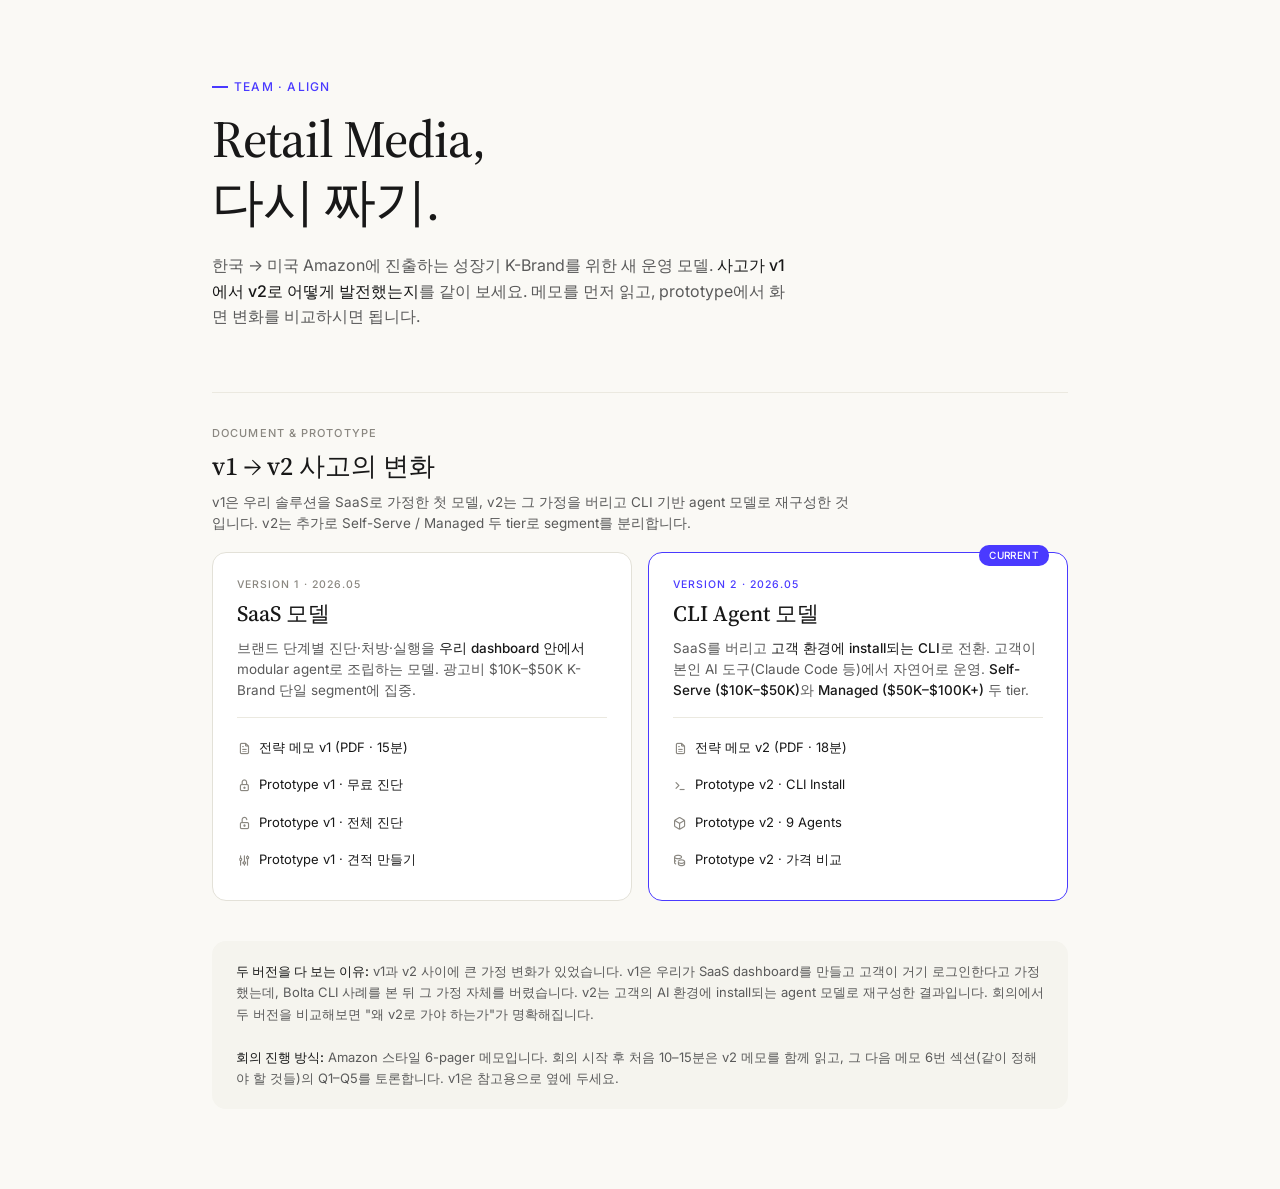
==== commit 96bd8418: "Add domain knowledge narrative + 9 agents screen to v2" ====
--- a/index.html
+++ b/index.html
@@ -223,6 +223,10 @@
           <i class="ti ti-terminal" aria-hidden="true"></i>
           Prototype v2 · CLI Install
         </a>
+        <a href="v2/screens/agents.html">
+          <i class="ti ti-cube" aria-hidden="true"></i>
+          Prototype v2 · 9 Agents
+        </a>
         <a href="v2/screens/pricing.html">
           <i class="ti ti-coins" aria-hidden="true"></i>
           Prototype v2 · 가격 비교
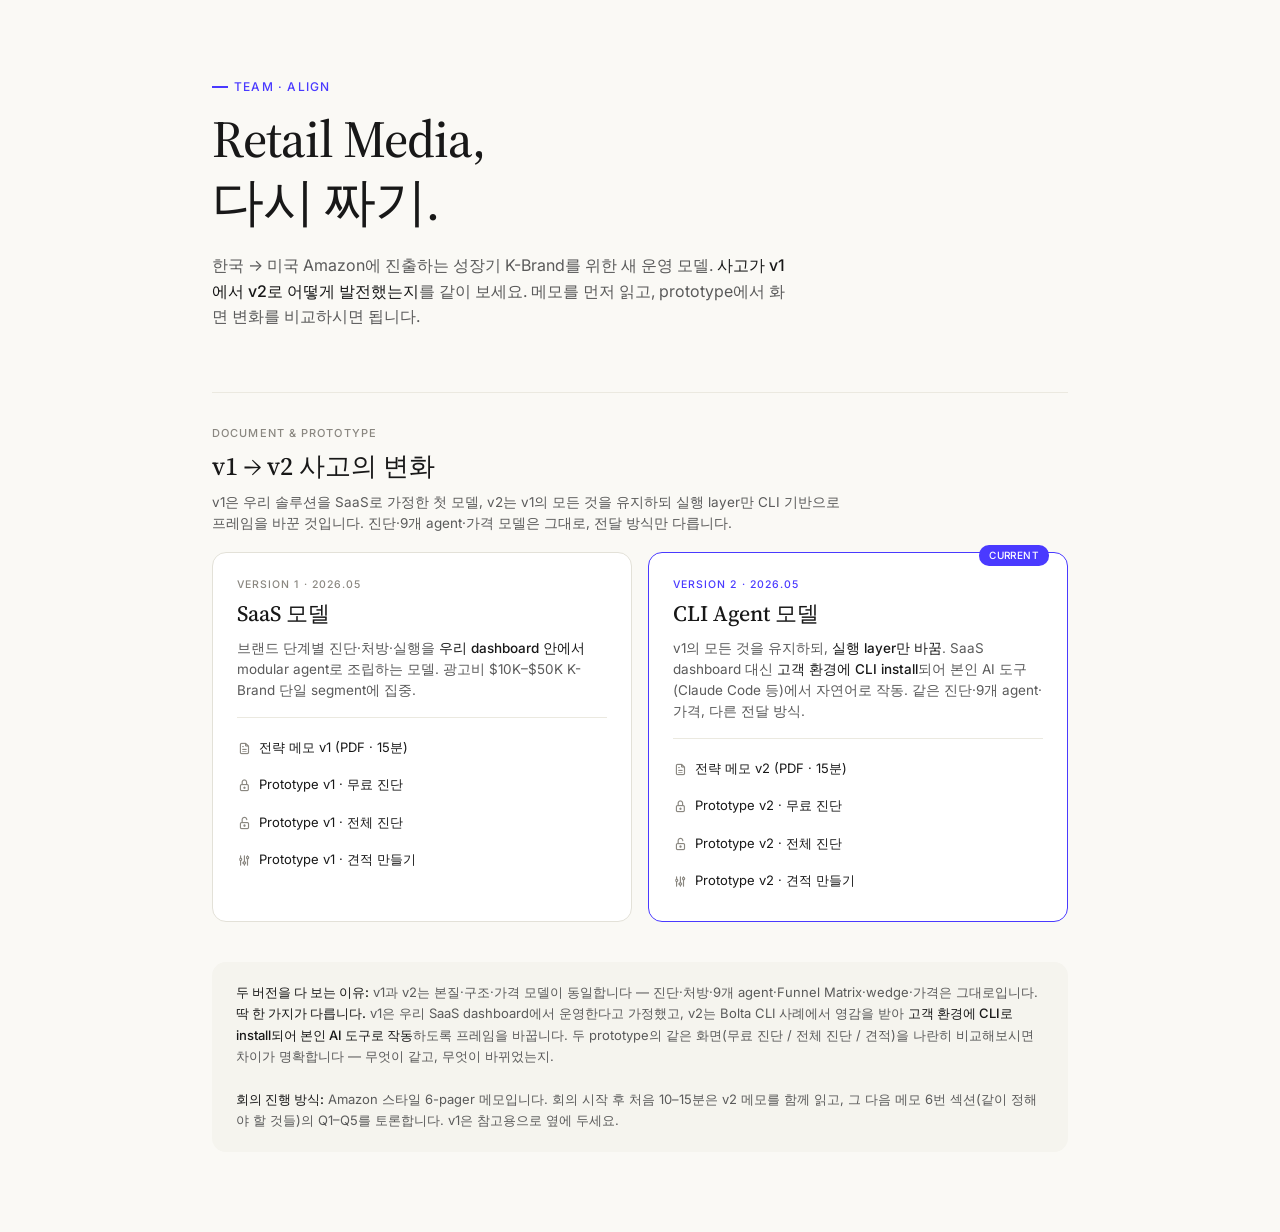
==== commit 20dfaf89: "Simplify v2: keep v1 structure, apply CLI frame only" ====
--- a/index.html
+++ b/index.html
@@ -174,7 +174,7 @@
   <div class="versions-head">
     <div class="eyebrow">DOCUMENT & PROTOTYPE</div>
     <h2>v1 → v2 사고의 변화</h2>
-    <p>v1은 우리 솔루션을 SaaS로 가정한 첫 모델, v2는 그 가정을 버리고 CLI 기반 agent 모델로 재구성한 것입니다. v2는 추가로 Self-Serve / Managed 두 tier로 segment를 분리합니다.</p>
+    <p>v1은 우리 솔루션을 SaaS로 가정한 첫 모델, v2는 v1의 모든 것을 유지하되 실행 layer만 CLI 기반으로 프레임을 바꾼 것입니다. 진단·9개 agent·가격 모델은 그대로, 전달 방식만 다릅니다.</p>
   </div>
 
   <div class="v-grid">
@@ -212,24 +212,24 @@
       <div class="label">VERSION 2 · 2026.05</div>
       <h3>CLI Agent 모델</h3>
       <p class="core">
-        SaaS를 버리고 <strong>고객 환경에 install되는 CLI</strong>로 전환. 고객이 본인 AI 도구(Claude Code 등)에서 자연어로 운영. <strong>Self-Serve ($10K–$50K)</strong>와 <strong>Managed ($50K–$100K+)</strong> 두 tier.
+        v1의 모든 것을 유지하되, <strong>실행 layer만 바꿈</strong>. SaaS dashboard 대신 <strong>고객 환경에 CLI install</strong>되어 본인 AI 도구(Claude Code 등)에서 자연어로 작동. 같은 진단·9개 agent·가격, 다른 전달 방식.
       </p>
       <div class="links">
         <a href="Strategy_Memo_v2.pdf" target="_blank">
           <i class="ti ti-file-text" aria-hidden="true"></i>
-          전략 메모 v2 (PDF · 18분)
-        </a>
-        <a href="v2/screens/install.html">
-          <i class="ti ti-terminal" aria-hidden="true"></i>
-          Prototype v2 · CLI Install
-        </a>
-        <a href="v2/screens/agents.html">
-          <i class="ti ti-cube" aria-hidden="true"></i>
-          Prototype v2 · 9 Agents
-        </a>
-        <a href="v2/screens/pricing.html">
-          <i class="ti ti-coins" aria-hidden="true"></i>
-          Prototype v2 · 가격 비교
+          전략 메모 v2 (PDF · 15분)
+        </a>
+        <a href="v2/screens/screen-1-free.html">
+          <i class="ti ti-lock" aria-hidden="true"></i>
+          Prototype v2 · 무료 진단
+        </a>
+        <a href="v2/screens/screen-2-connected.html">
+          <i class="ti ti-lock-open" aria-hidden="true"></i>
+          Prototype v2 · 전체 진단
+        </a>
+        <a href="v2/screens/screen-3-quote.html">
+          <i class="ti ti-adjustments" aria-hidden="true"></i>
+          Prototype v2 · 견적 만들기
         </a>
       </div>
     </div>
@@ -239,7 +239,7 @@
 
 <section class="note">
   <div class="box">
-    <strong>두 버전을 다 보는 이유:</strong> v1과 v2 사이에 큰 가정 변화가 있었습니다. v1은 우리가 SaaS dashboard를 만들고 고객이 거기 로그인한다고 가정했는데, Bolta CLI 사례를 본 뒤 그 가정 자체를 버렸습니다. v2는 고객의 AI 환경에 install되는 agent 모델로 재구성한 결과입니다. 회의에서 두 버전을 비교해보면 "왜 v2로 가야 하는가"가 명확해집니다.
+    <strong>두 버전을 다 보는 이유:</strong> v1과 v2는 본질·구조·가격 모델이 동일합니다 — 진단·처방·9개 agent·Funnel Matrix·wedge·가격은 그대로입니다. <strong>딱 한 가지가 다릅니다.</strong> v1은 우리 SaaS dashboard에서 운영한다고 가정했고, v2는 Bolta CLI 사례에서 영감을 받아 <strong>고객 환경에 CLI로 install되어 본인 AI 도구로 작동</strong>하도록 프레임을 바꿉니다. 두 prototype의 같은 화면(무료 진단 / 전체 진단 / 견적)을 나란히 비교해보시면 차이가 명확합니다 — 무엇이 같고, 무엇이 바뀌었는지.
     <br><br>
     <strong>회의 진행 방식:</strong> Amazon 스타일 6-pager 메모입니다. 회의 시작 후 처음 10–15분은 v2 메모를 함께 읽고, 그 다음 메모 6번 섹션(같이 정해야 할 것들)의 Q1–Q5를 토론합니다. v1은 참고용으로 옆에 두세요.
   </div>
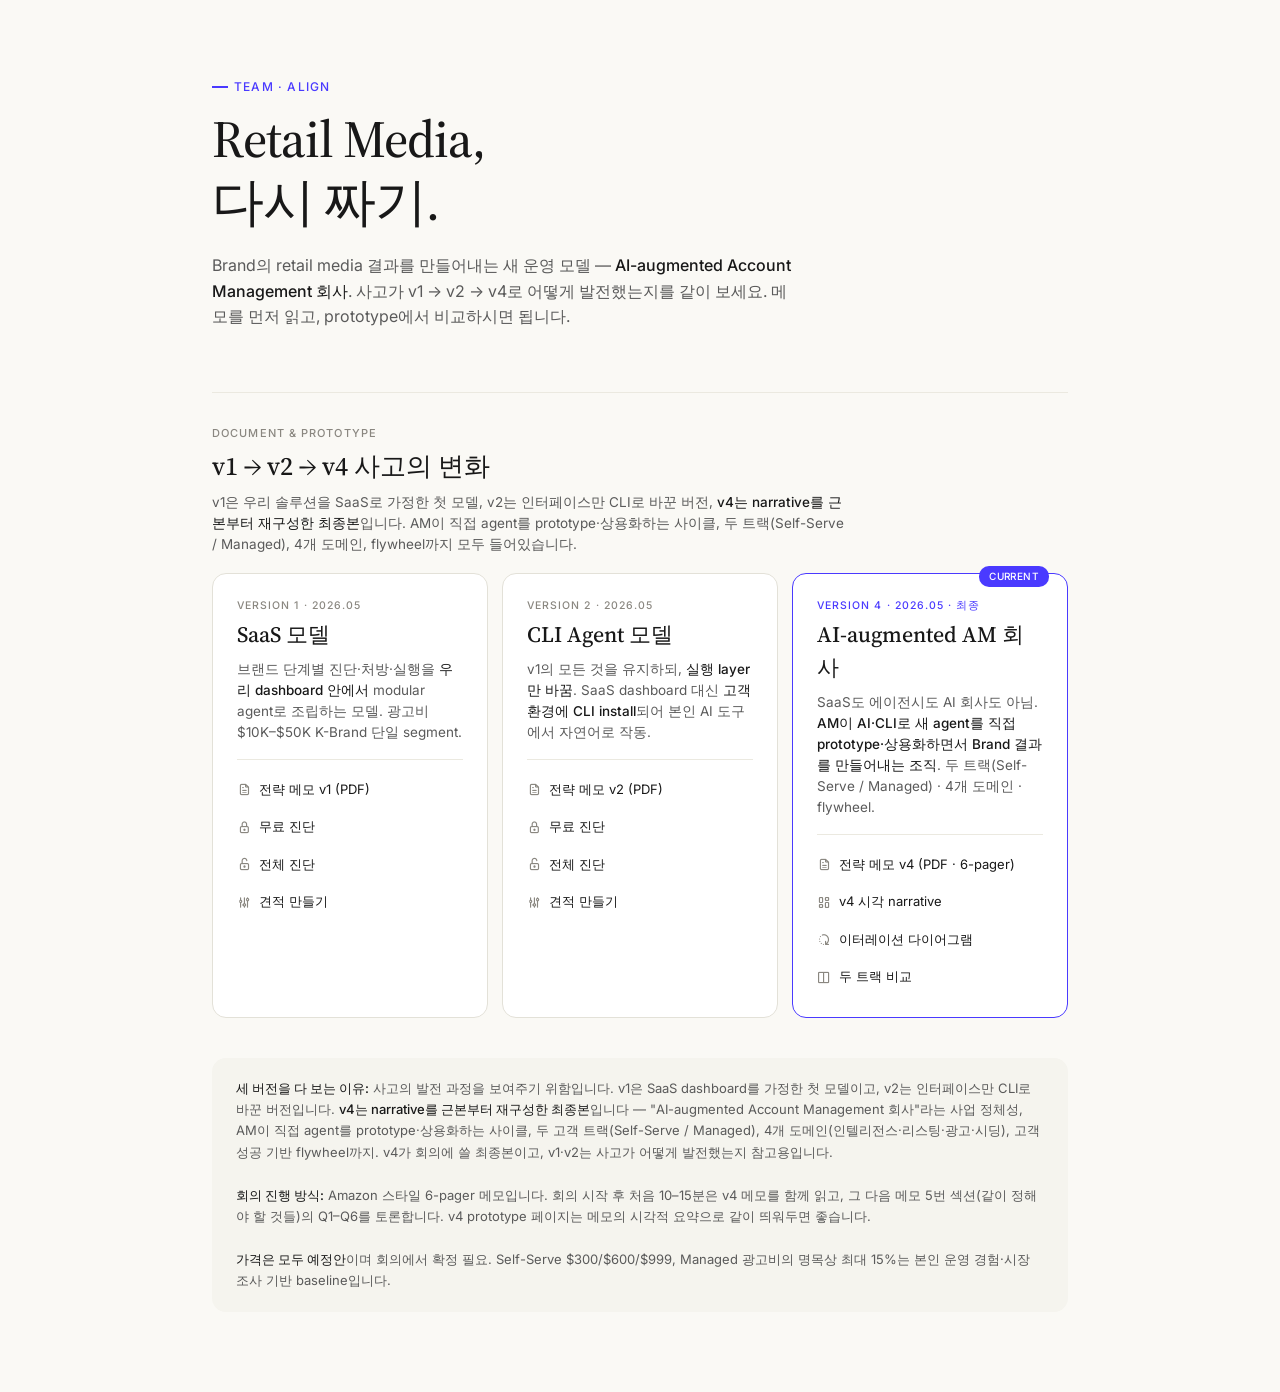
==== commit ff09987f: "Add v4 prototype with iteration diagram + skill accumulation + flywheel" ====
--- a/index.html
+++ b/index.html
@@ -71,8 +71,11 @@
 
   .v-grid {
     display: grid;
-    grid-template-columns: 1fr 1fr;
-    gap: 16px;
+    grid-template-columns: 1fr 1fr 1fr;
+    gap: 14px;
+  }
+  @media (max-width: 900px) {
+    .v-grid { grid-template-columns: 1fr; }
   }
   .v-card {
     background: var(--color-background-primary);
@@ -165,16 +168,16 @@
   <h1>Retail Media,</h1>
   <h1 class="italic">다시 짜기.</h1>
   <p>
-    한국 → 미국 Amazon에 진출하는 성장기 K-Brand를 위한 새 운영 모델. <strong style="color: var(--color-text-primary); font-weight: 500;">사고가 v1에서 v2로 어떻게 발전했는지</strong>를 같이 보세요. 메모를 먼저 읽고, prototype에서 화면 변화를 비교하시면 됩니다.
+    Brand의 retail media 결과를 만들어내는 새 운영 모델 — <strong style="color: var(--color-text-primary); font-weight: 500;">AI-augmented Account Management 회사</strong>. 사고가 v1 → v2 → v4로 어떻게 발전했는지를 같이 보세요. 메모를 먼저 읽고, prototype에서 비교하시면 됩니다.
   </p>
 </section>
 
-<!-- TWO VERSIONS -->
+<!-- THREE VERSIONS -->
 <section class="versions">
   <div class="versions-head">
     <div class="eyebrow">DOCUMENT & PROTOTYPE</div>
-    <h2>v1 → v2 사고의 변화</h2>
-    <p>v1은 우리 솔루션을 SaaS로 가정한 첫 모델, v2는 v1의 모든 것을 유지하되 실행 layer만 CLI 기반으로 프레임을 바꾼 것입니다. 진단·9개 agent·가격 모델은 그대로, 전달 방식만 다릅니다.</p>
+    <h2>v1 → v2 → v4 사고의 변화</h2>
+    <p>v1은 우리 솔루션을 SaaS로 가정한 첫 모델, v2는 인터페이스만 CLI로 바꾼 버전, <strong style="color: var(--color-text-primary); font-weight: 500;">v4는 narrative를 근본부터 재구성한 최종본</strong>입니다. AM이 직접 agent를 prototype·상용화하는 사이클, 두 트랙(Self-Serve / Managed), 4개 도메인, flywheel까지 모두 들어있습니다.</p>
   </div>
 
   <div class="v-grid">
@@ -184,64 +187,93 @@
       <div class="label">VERSION 1 · 2026.05</div>
       <h3>SaaS 모델</h3>
       <p class="core">
-        브랜드 단계별 진단·처방·실행을 <strong>우리 dashboard 안에서</strong> modular agent로 조립하는 모델. 광고비 $10K–$50K K-Brand 단일 segment에 집중.
+        브랜드 단계별 진단·처방·실행을 <strong>우리 dashboard 안에서</strong> modular agent로 조립하는 모델. 광고비 $10K–$50K K-Brand 단일 segment.
       </p>
       <div class="links">
         <a href="Strategy_Memo_v1.pdf" target="_blank">
           <i class="ti ti-file-text" aria-hidden="true"></i>
-          전략 메모 v1 (PDF · 15분)
+          전략 메모 v1 (PDF)
         </a>
         <a href="v1/screens/screen-1-free.html">
           <i class="ti ti-lock" aria-hidden="true"></i>
-          Prototype v1 · 무료 진단
+          무료 진단
         </a>
         <a href="v1/screens/screen-2-connected.html">
           <i class="ti ti-lock-open" aria-hidden="true"></i>
-          Prototype v1 · 전체 진단
+          전체 진단
         </a>
         <a href="v1/screens/screen-3-quote.html">
           <i class="ti ti-adjustments" aria-hidden="true"></i>
-          Prototype v1 · 견적 만들기
+          견적 만들기
         </a>
       </div>
     </div>
 
     <!-- v2 Card -->
-    <div class="v-card current">
-      <div class="ribbon">CURRENT</div>
+    <div class="v-card">
       <div class="label">VERSION 2 · 2026.05</div>
       <h3>CLI Agent 모델</h3>
       <p class="core">
-        v1의 모든 것을 유지하되, <strong>실행 layer만 바꿈</strong>. SaaS dashboard 대신 <strong>고객 환경에 CLI install</strong>되어 본인 AI 도구(Claude Code 등)에서 자연어로 작동. 같은 진단·9개 agent·가격, 다른 전달 방식.
+        v1의 모든 것을 유지하되, <strong>실행 layer만 바꿈</strong>. SaaS dashboard 대신 <strong>고객 환경에 CLI install</strong>되어 본인 AI 도구에서 자연어로 작동.
       </p>
       <div class="links">
         <a href="Strategy_Memo_v2.pdf" target="_blank">
           <i class="ti ti-file-text" aria-hidden="true"></i>
-          전략 메모 v2 (PDF · 15분)
+          전략 메모 v2 (PDF)
         </a>
         <a href="v2/screens/screen-1-free.html">
           <i class="ti ti-lock" aria-hidden="true"></i>
-          Prototype v2 · 무료 진단
+          무료 진단
         </a>
         <a href="v2/screens/screen-2-connected.html">
           <i class="ti ti-lock-open" aria-hidden="true"></i>
-          Prototype v2 · 전체 진단
+          전체 진단
         </a>
         <a href="v2/screens/screen-3-quote.html">
           <i class="ti ti-adjustments" aria-hidden="true"></i>
-          Prototype v2 · 견적 만들기
+          견적 만들기
         </a>
       </div>
     </div>
 
+    <!-- v4 Card (CURRENT) -->
+    <div class="v-card current">
+      <div class="ribbon">CURRENT</div>
+      <div class="label">VERSION 4 · 2026.05 · 최종</div>
+      <h3>AI-augmented AM 회사</h3>
+      <p class="core">
+        SaaS도 에이전시도 AI 회사도 아님. <strong>AM이 AI·CLI로 새 agent를 직접 prototype·상용화하면서 Brand 결과를 만들어내는 조직</strong>. 두 트랙(Self-Serve / Managed) · 4개 도메인 · flywheel.
+      </p>
+      <div class="links">
+        <a href="Strategy_Memo_v4.pdf" target="_blank">
+          <i class="ti ti-file-text" aria-hidden="true"></i>
+          전략 메모 v4 (PDF · 6-pager)
+        </a>
+        <a href="v4/index.html">
+          <i class="ti ti-layout-dashboard" aria-hidden="true"></i>
+          v4 시각 narrative
+        </a>
+        <a href="v4/index.html#iter">
+          <i class="ti ti-rotate-clockwise-2" aria-hidden="true"></i>
+          이터레이션 다이어그램
+        </a>
+        <a href="v4/index.html#tracks">
+          <i class="ti ti-columns-2" aria-hidden="true"></i>
+          두 트랙 비교
+        </a>
+      </div>
+    </div>
+
   </div>
 </section>
 
 <section class="note">
   <div class="box">
-    <strong>두 버전을 다 보는 이유:</strong> v1과 v2는 본질·구조·가격 모델이 동일합니다 — 진단·처방·9개 agent·Funnel Matrix·wedge·가격은 그대로입니다. <strong>딱 한 가지가 다릅니다.</strong> v1은 우리 SaaS dashboard에서 운영한다고 가정했고, v2는 Bolta CLI 사례에서 영감을 받아 <strong>고객 환경에 CLI로 install되어 본인 AI 도구로 작동</strong>하도록 프레임을 바꿉니다. 두 prototype의 같은 화면(무료 진단 / 전체 진단 / 견적)을 나란히 비교해보시면 차이가 명확합니다 — 무엇이 같고, 무엇이 바뀌었는지.
+    <strong>세 버전을 다 보는 이유:</strong> 사고의 발전 과정을 보여주기 위함입니다. v1은 SaaS dashboard를 가정한 첫 모델이고, v2는 인터페이스만 CLI로 바꾼 버전입니다. <strong>v4는 narrative를 근본부터 재구성한 최종본</strong>입니다 — "AI-augmented Account Management 회사"라는 사업 정체성, AM이 직접 agent를 prototype·상용화하는 사이클, 두 고객 트랙(Self-Serve / Managed), 4개 도메인(인텔리전스·리스팅·광고·시딩), 고객 성공 기반 flywheel까지. v4가 회의에 쓸 최종본이고, v1·v2는 사고가 어떻게 발전했는지 참고용입니다.
     <br><br>
-    <strong>회의 진행 방식:</strong> Amazon 스타일 6-pager 메모입니다. 회의 시작 후 처음 10–15분은 v2 메모를 함께 읽고, 그 다음 메모 6번 섹션(같이 정해야 할 것들)의 Q1–Q5를 토론합니다. v1은 참고용으로 옆에 두세요.
+    <strong>회의 진행 방식:</strong> Amazon 스타일 6-pager 메모입니다. 회의 시작 후 처음 10–15분은 v4 메모를 함께 읽고, 그 다음 메모 5번 섹션(같이 정해야 할 것들)의 Q1–Q6를 토론합니다. v4 prototype 페이지는 메모의 시각적 요약으로 같이 띄워두면 좋습니다.
+    <br><br>
+    <strong>가격은 모두 예정안</strong>이며 회의에서 확정 필요. Self-Serve $300/$600/$999, Managed 광고비의 명목상 최대 15%는 본인 운영 경험·시장 조사 기반 baseline입니다.
   </div>
 </section>
 
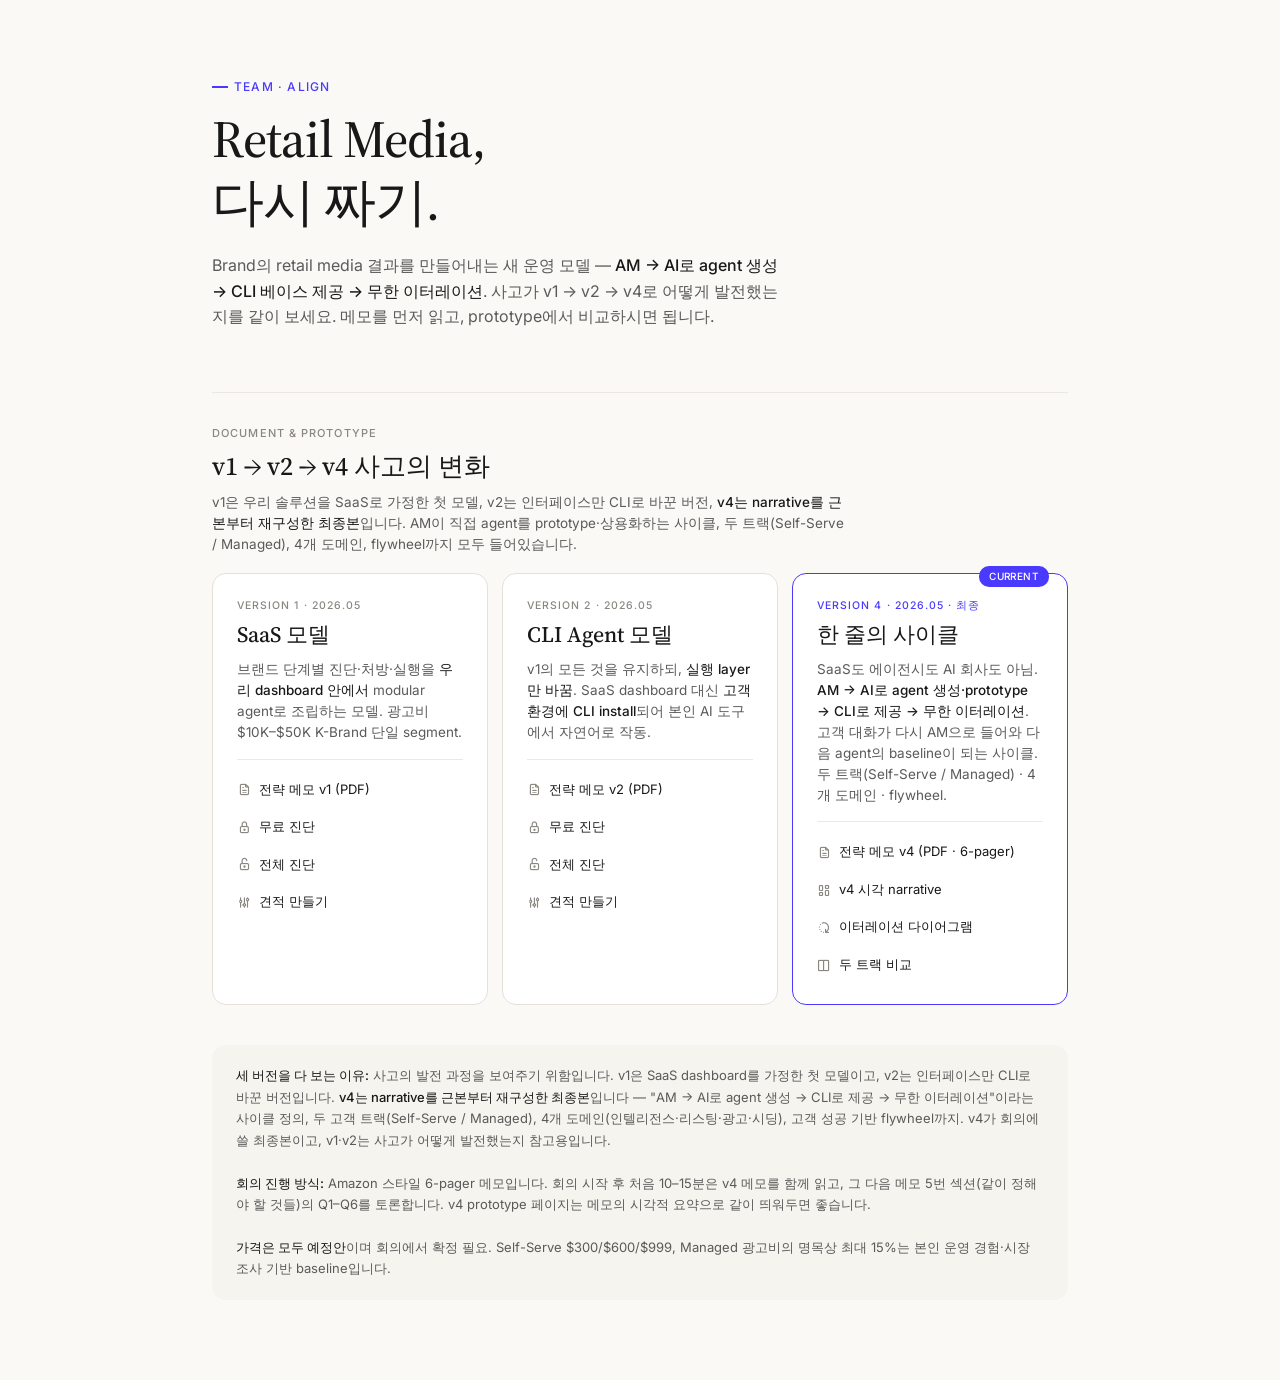
==== commit 2a8424eb: "Redefine business as one-line cycle: AM → AI agent gen → CLI delivery → infinite iteration" ====
--- a/index.html
+++ b/index.html
@@ -168,7 +168,7 @@
   <h1>Retail Media,</h1>
   <h1 class="italic">다시 짜기.</h1>
   <p>
-    Brand의 retail media 결과를 만들어내는 새 운영 모델 — <strong style="color: var(--color-text-primary); font-weight: 500;">AI-augmented Account Management 회사</strong>. 사고가 v1 → v2 → v4로 어떻게 발전했는지를 같이 보세요. 메모를 먼저 읽고, prototype에서 비교하시면 됩니다.
+    Brand의 retail media 결과를 만들어내는 새 운영 모델 — <strong style="color: var(--color-text-primary); font-weight: 500;">AM → AI로 agent 생성 → CLI 베이스 제공 → 무한 이터레이션</strong>. 사고가 v1 → v2 → v4로 어떻게 발전했는지를 같이 보세요. 메모를 먼저 읽고, prototype에서 비교하시면 됩니다.
   </p>
 </section>
 
@@ -240,9 +240,9 @@
     <div class="v-card current">
       <div class="ribbon">CURRENT</div>
       <div class="label">VERSION 4 · 2026.05 · 최종</div>
-      <h3>AI-augmented AM 회사</h3>
+      <h3>한 줄의 사이클</h3>
       <p class="core">
-        SaaS도 에이전시도 AI 회사도 아님. <strong>AM이 AI·CLI로 새 agent를 직접 prototype·상용화하면서 Brand 결과를 만들어내는 조직</strong>. 두 트랙(Self-Serve / Managed) · 4개 도메인 · flywheel.
+        SaaS도 에이전시도 AI 회사도 아님. <strong>AM → AI로 agent 생성·prototype → CLI로 제공 → 무한 이터레이션</strong>. 고객 대화가 다시 AM으로 들어와 다음 agent의 baseline이 되는 사이클. 두 트랙(Self-Serve / Managed) · 4개 도메인 · flywheel.
       </p>
       <div class="links">
         <a href="Strategy_Memo_v4.pdf" target="_blank">
@@ -269,7 +269,7 @@
 
 <section class="note">
   <div class="box">
-    <strong>세 버전을 다 보는 이유:</strong> 사고의 발전 과정을 보여주기 위함입니다. v1은 SaaS dashboard를 가정한 첫 모델이고, v2는 인터페이스만 CLI로 바꾼 버전입니다. <strong>v4는 narrative를 근본부터 재구성한 최종본</strong>입니다 — "AI-augmented Account Management 회사"라는 사업 정체성, AM이 직접 agent를 prototype·상용화하는 사이클, 두 고객 트랙(Self-Serve / Managed), 4개 도메인(인텔리전스·리스팅·광고·시딩), 고객 성공 기반 flywheel까지. v4가 회의에 쓸 최종본이고, v1·v2는 사고가 어떻게 발전했는지 참고용입니다.
+    <strong>세 버전을 다 보는 이유:</strong> 사고의 발전 과정을 보여주기 위함입니다. v1은 SaaS dashboard를 가정한 첫 모델이고, v2는 인터페이스만 CLI로 바꾼 버전입니다. <strong>v4는 narrative를 근본부터 재구성한 최종본</strong>입니다 — "AM → AI로 agent 생성 → CLI로 제공 → 무한 이터레이션"이라는 사이클 정의, 두 고객 트랙(Self-Serve / Managed), 4개 도메인(인텔리전스·리스팅·광고·시딩), 고객 성공 기반 flywheel까지. v4가 회의에 쓸 최종본이고, v1·v2는 사고가 어떻게 발전했는지 참고용입니다.
     <br><br>
     <strong>회의 진행 방식:</strong> Amazon 스타일 6-pager 메모입니다. 회의 시작 후 처음 10–15분은 v4 메모를 함께 읽고, 그 다음 메모 5번 섹션(같이 정해야 할 것들)의 Q1–Q6를 토론합니다. v4 prototype 페이지는 메모의 시각적 요약으로 같이 띄워두면 좋습니다.
     <br><br>
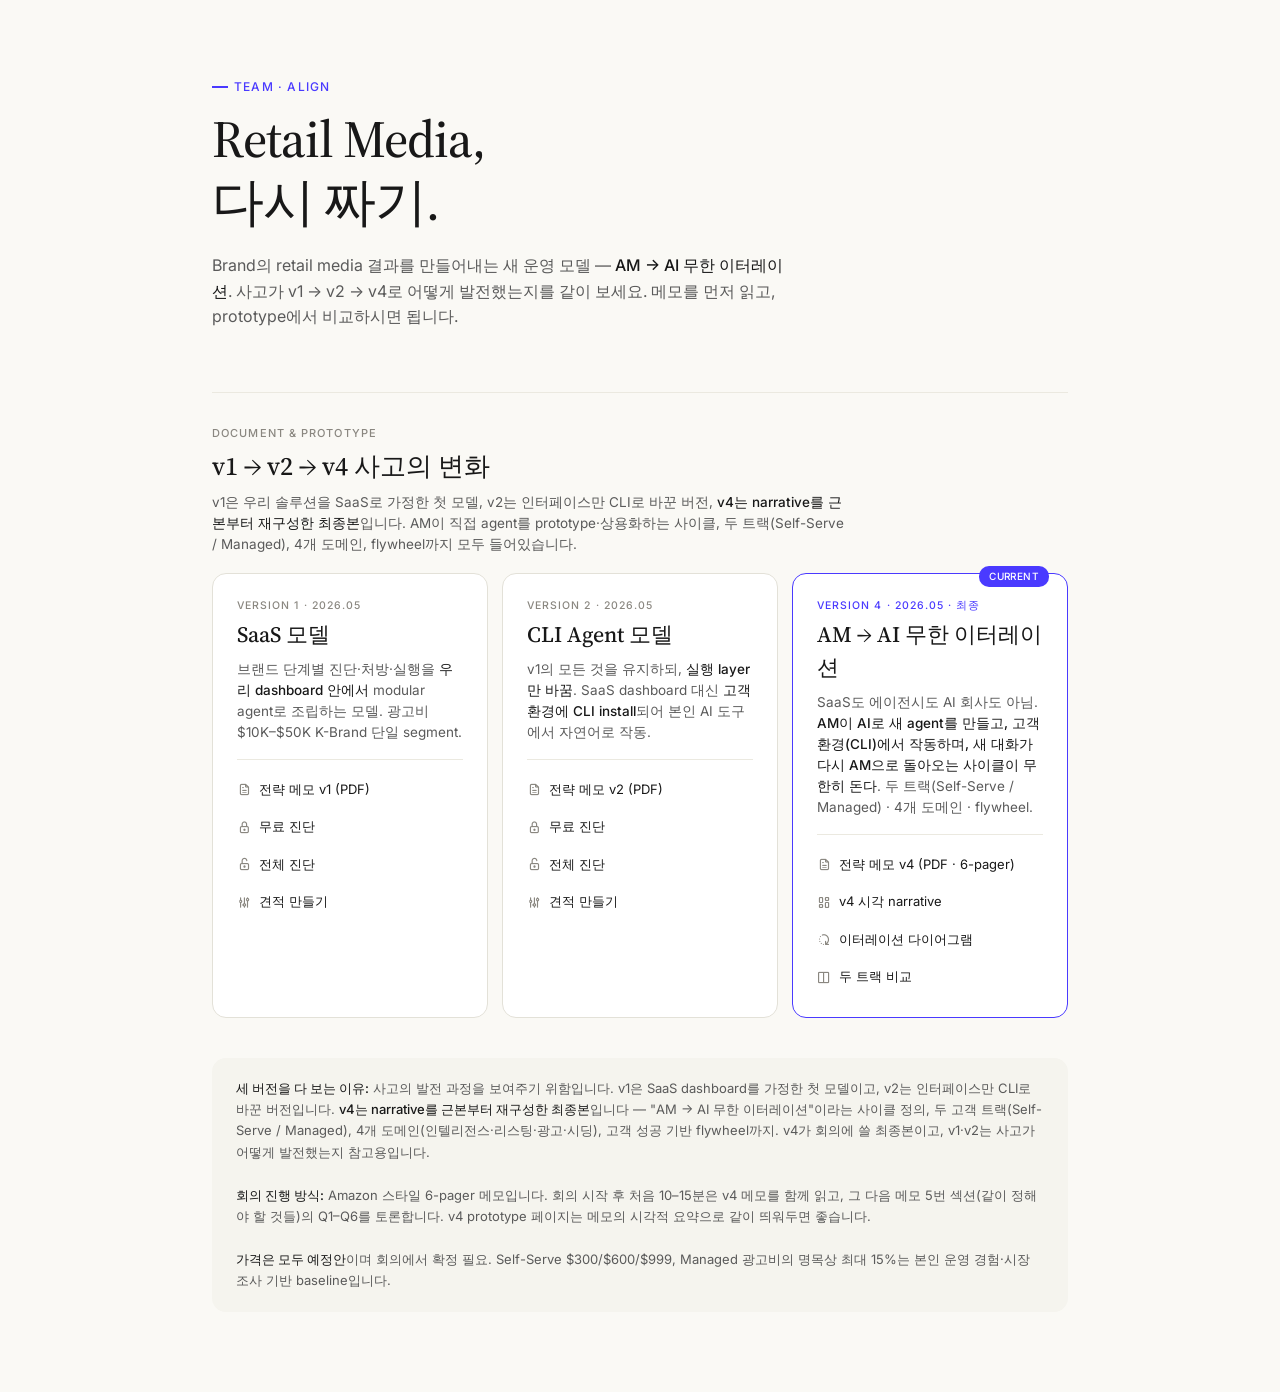
==== commit a931d70d: "Simplify business definition to 'AM → AI infinite iteration'" ====
--- a/index.html
+++ b/index.html
@@ -168,7 +168,7 @@
   <h1>Retail Media,</h1>
   <h1 class="italic">다시 짜기.</h1>
   <p>
-    Brand의 retail media 결과를 만들어내는 새 운영 모델 — <strong style="color: var(--color-text-primary); font-weight: 500;">AM → AI로 agent 생성 → CLI 베이스 제공 → 무한 이터레이션</strong>. 사고가 v1 → v2 → v4로 어떻게 발전했는지를 같이 보세요. 메모를 먼저 읽고, prototype에서 비교하시면 됩니다.
+    Brand의 retail media 결과를 만들어내는 새 운영 모델 — <strong style="color: var(--color-text-primary); font-weight: 500;">AM → AI 무한 이터레이션</strong>. 사고가 v1 → v2 → v4로 어떻게 발전했는지를 같이 보세요. 메모를 먼저 읽고, prototype에서 비교하시면 됩니다.
   </p>
 </section>
 
@@ -240,9 +240,9 @@
     <div class="v-card current">
       <div class="ribbon">CURRENT</div>
       <div class="label">VERSION 4 · 2026.05 · 최종</div>
-      <h3>한 줄의 사이클</h3>
+      <h3>AM → AI 무한 이터레이션</h3>
       <p class="core">
-        SaaS도 에이전시도 AI 회사도 아님. <strong>AM → AI로 agent 생성·prototype → CLI로 제공 → 무한 이터레이션</strong>. 고객 대화가 다시 AM으로 들어와 다음 agent의 baseline이 되는 사이클. 두 트랙(Self-Serve / Managed) · 4개 도메인 · flywheel.
+        SaaS도 에이전시도 AI 회사도 아님. <strong>AM이 AI로 새 agent를 만들고, 고객 환경(CLI)에서 작동하며, 새 대화가 다시 AM으로 돌아오는 사이클이 무한히 돈다</strong>. 두 트랙(Self-Serve / Managed) · 4개 도메인 · flywheel.
       </p>
       <div class="links">
         <a href="Strategy_Memo_v4.pdf" target="_blank">
@@ -269,7 +269,7 @@
 
 <section class="note">
   <div class="box">
-    <strong>세 버전을 다 보는 이유:</strong> 사고의 발전 과정을 보여주기 위함입니다. v1은 SaaS dashboard를 가정한 첫 모델이고, v2는 인터페이스만 CLI로 바꾼 버전입니다. <strong>v4는 narrative를 근본부터 재구성한 최종본</strong>입니다 — "AM → AI로 agent 생성 → CLI로 제공 → 무한 이터레이션"이라는 사이클 정의, 두 고객 트랙(Self-Serve / Managed), 4개 도메인(인텔리전스·리스팅·광고·시딩), 고객 성공 기반 flywheel까지. v4가 회의에 쓸 최종본이고, v1·v2는 사고가 어떻게 발전했는지 참고용입니다.
+    <strong>세 버전을 다 보는 이유:</strong> 사고의 발전 과정을 보여주기 위함입니다. v1은 SaaS dashboard를 가정한 첫 모델이고, v2는 인터페이스만 CLI로 바꾼 버전입니다. <strong>v4는 narrative를 근본부터 재구성한 최종본</strong>입니다 — "AM → AI 무한 이터레이션"이라는 사이클 정의, 두 고객 트랙(Self-Serve / Managed), 4개 도메인(인텔리전스·리스팅·광고·시딩), 고객 성공 기반 flywheel까지. v4가 회의에 쓸 최종본이고, v1·v2는 사고가 어떻게 발전했는지 참고용입니다.
     <br><br>
     <strong>회의 진행 방식:</strong> Amazon 스타일 6-pager 메모입니다. 회의 시작 후 처음 10–15분은 v4 메모를 함께 읽고, 그 다음 메모 5번 섹션(같이 정해야 할 것들)의 Q1–Q6를 토론합니다. v4 prototype 페이지는 메모의 시각적 요약으로 같이 띄워두면 좋습니다.
     <br><br>
